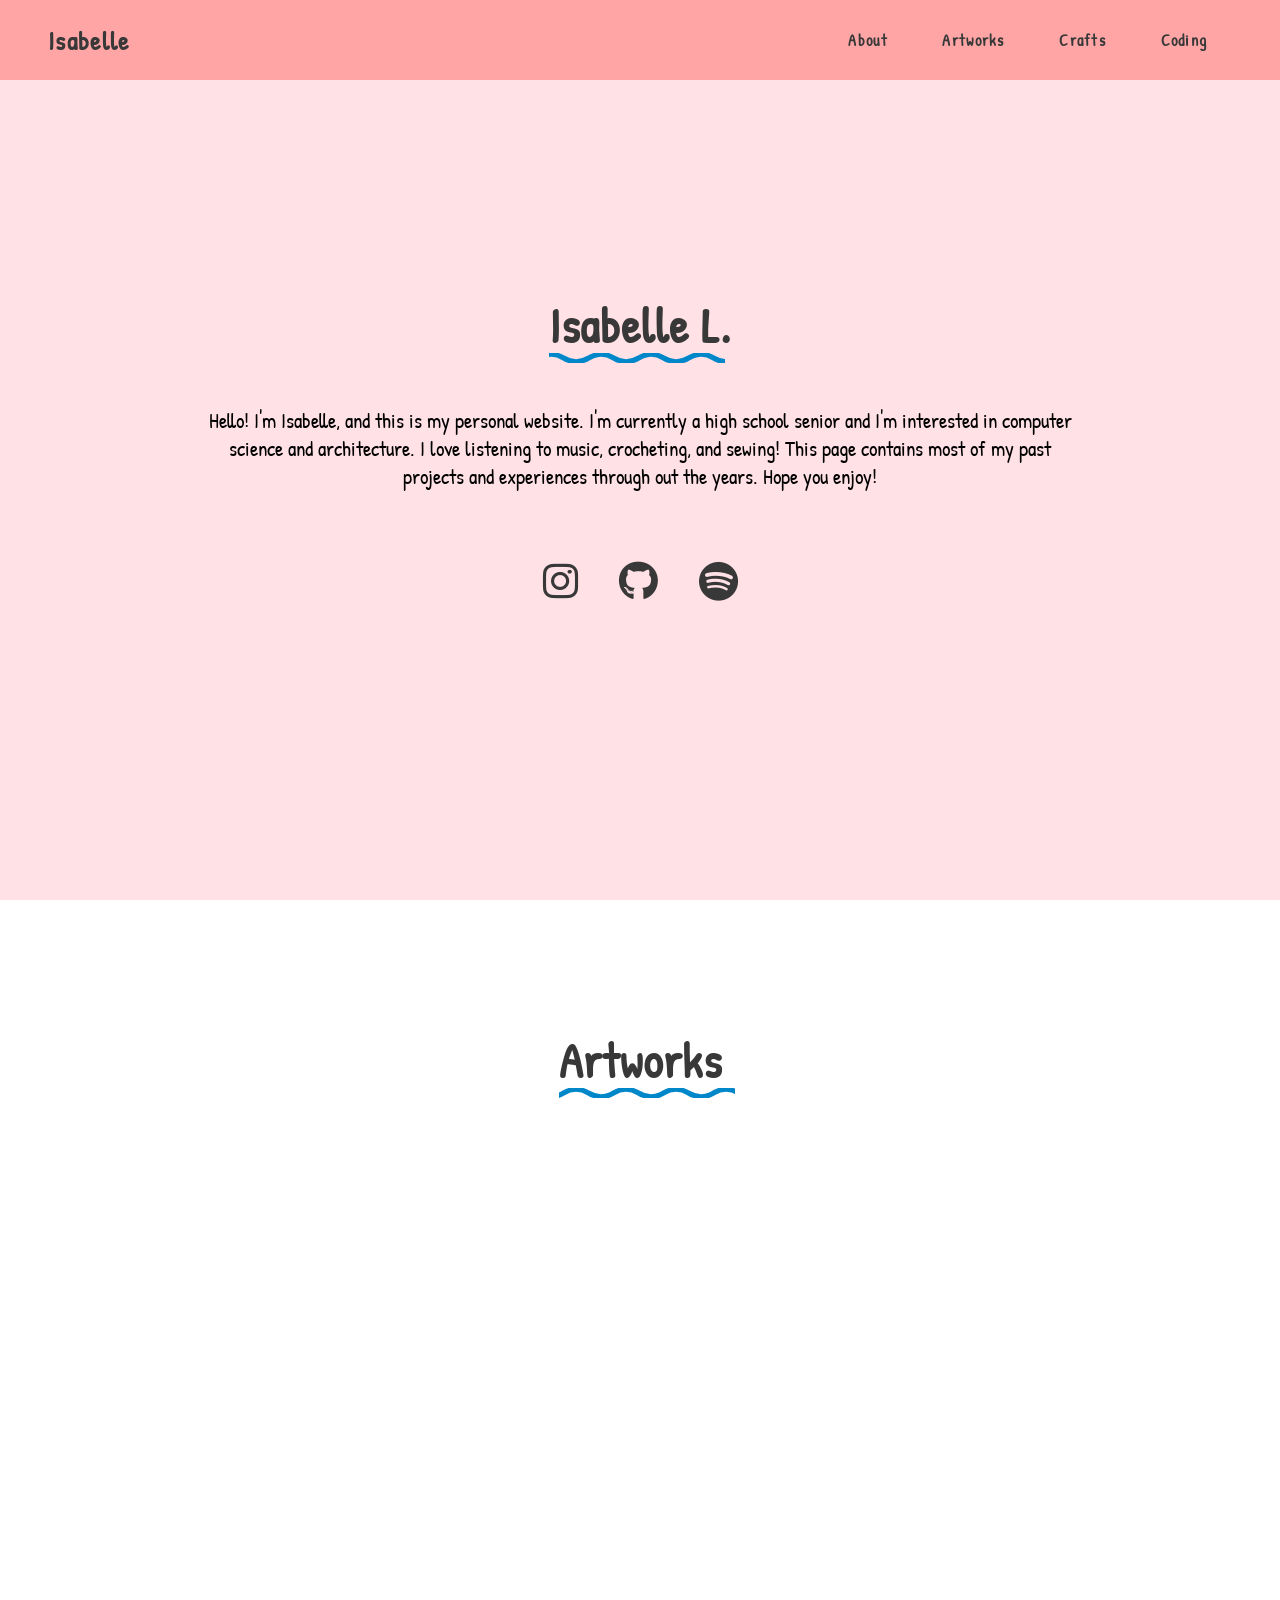
==== index.html @ f4d1c851 "added a sqiggly line under the texts, positoned the textx and icons in the about section, started co" ====
<!DOCTYPE html>
<html lang="en">
  <head>
    <meta charset="UTF-8" />
    <meta name="viewport" content="width=device-width, initial-scale=1.0" />
    <meta http-equiv="X-UA-Compatible" content="ie=edge" />
    <title>Isabelle's portfolio</title>
    <link rel="stylesheet" href="styles.css" />
    <link rel="preconnect" href="https://fonts.googleapis.com">
    <link rel="preconnect" href="https://fonts.gstatic.com" crossorigin>
    <link href="https://fonts.googleapis.com/css2?family=Patrick+Hand&display=swap" rel="stylesheet"> 
    <link rel="icon" type="image" href="images\icon.jpg">
    <link rel="stylesheet" href="https://cdnjs.cloudflare.com/ajax/libs/font-awesome/6.7.1/css/all.min.css">
  </head>
  <body>
    <header>
      <nav>
        <div class="left-side">
          <a href="#about-section">Isabelle</a>
        </div>
        <div class="right-side">
          <a href="#about-section">About</a>
          <a href="#artworks-section">Artworks</a>
          <a href="#crafts-section">Crafts</a>
          <a href="#coding-section">Coding</a>
        </div>
      </nav>
    </header>

    <section id="about-section">
      <h2>Isabelle L.</h2>

      <!-- <div class="vinylrecord">
        <picture>
          <img src="https://images.vexels.com/media/users/3/161025/isolated/preview/90a49120376a8f55bff562729f978258-record-vinyl-note-illustration.png">
        </picture> -->

      </div>
      <div class="bio">
        <p>
          Hello! I'm Isabelle, and this is my personal website. I'm currently a high
          school senior and I'm interested in computer science and architecture. I love
          listening to music, crocheting, and sewing! This page contains most of my past projects
          and experiences through out the years. Hope you enjoy!
        </p>
      </div>
      <div class="social-links">
        <a href="#" target="_blank">
          <i class="fa-brands fa-instagram"></i>
        </a>
        <a href="https://github.com/isaqli" target="_blank">
          <i class="fa-brands fa-github"></i>
        </a>
        <a href="#" target="_blank">
          <i class="fa-brands fa-spotify"></i>
        </a>
      </div>
    </section>

    <div class="divider"></div>

    <!-- Artworks gallery -->
    <section id="artworks-section">

      <h2>Artworks</h2>
      
    </section>
    


    <!--section class="introduction">
      <div class="left-side">
        <h1>Isabelle L.</h1>
        <p>Hello! I'm Isabelle, and this is my personal website. I'm currently a high
          school senior and I'm interested in computer science and architecture. I love
          listening to music, crocheting, and sewing! This page contains most of my past projects
          and experiences through out the years. Hope you enjoy! 
        </p>
        <a href="portfolio.html" class="view-button">View More</a>
      </div>
      <div class="right-side">
        <img src="https://pngimg.com/d/vinyl_PNG18.png">
        <button class="play-button">Play</button>
      </div>
    </section> -->
  </body>
</html>
---- styles.css ----
:root {
    --text-color: rgb(56, 56, 56);
}

* {
    margin: 0;
    padding: 0;
    box-sizing: border-box;
}

html {
    scroll-behavior: smooth;
    scroll-padding-top: 5rem;
}

body {
    font-family: "Patrick Hand", sans-serif;
}

a {
    color: var(--text-color);
    text-decoration: none;
}

nav {
    display: flex;
    justify-content: space-between;
    padding: 0 3rem;
    height: 5rem;
    align-items: center;
    position: fixed;
    width: 100%;
    background-color: rgba(255, 159, 159, 0.9);
    backdrop-filter: blur(5px);
    top: 0;
    z-index: 1000;
    letter-spacing: 1.3px;
}

nav .left-side a {
    color: var(--text-color);
    font-size: 1.6rem;
    font-weight: 700;
}

nav .right-side a {
    color: var(--text-color);
    font-size: 1rem;
    font-weight: 600;
    margin: 0 0.6rem;
    padding: 10px 15px;
    border-radius: 5px;
    transition: background-color 0.3s ease;
}

nav .right-side a:hover {
    color: white;
    background-color: rgb(167, 192, 167);
    /* transition: color 0.3s ease-in-out;*/
} 

section {
    min-height: 80vh;
    display: flex;
    flex-direction: column;
    align-items: center;
    text-align: center;
    padding: 8rem 2rem;
    gap: 2rem;
    box-shadow: 0 4px 6px rgba(0, 0, 0, 0.05);
    background-color: rgb(255, 225, 230);
}

section h2 {
    font-size: 3rem; 
    color: var(--text-color);
    margin-bottom: 1rem;
    letter-spacing: 1px;
    position: relative;
}

/* Sqiggly line under texts */
section h2::after {
    content: '';
    position: absolute;
    width: 176px;
    height: 10px;
    bottom: -5px;
    left: 0;
    background-image: url("data:image/svg+xml;charset=utf8,%3Csvg xmlns='http://www.w3.org/2000/svg' viewBox='0 0 20 4'%3E%3Cstyle type='text/css'%3E.squiggle{animation:shift .3s linear infinite;}@keyframes shift {from {transform:translateX(0);}to {transform:translateX(-15px);}}%3C/style%3E%3Cpath fill='none' stroke='%230087ca' stroke-width='2' class='squiggle' d='M0,3.5 c 5,0,5,-3,10,-3 s 5,3,10,3 c 5,0,5,-3,10,-3 s 5,3,10,3'/%3E%3C/svg%3E");
}

#about-section {
    min-height: 100vh;
    display: flex;
    flex-direction: column;
    justify-content: center;
    align-items: center;
    text-align: center;
}

#about-section .bio {
    margin-bottom: 2rem;
    max-width: 54rem;
    font-size: 1.30rem;
}

#about-section .social-links {
    font-size: 2.5rem;
}

#about-section .social-links a {
    padding: 0;
    margin: 0 1rem;
}

#about-section .social-links i {
    color: var(--text-color);
    font-weight: 500;
}

#about-section .social-links a:hover i {
    color:rgb(167, 192, 167);
    transition: transform 0.3s, color 0.3s;
}
/* #about-section .vinylrecord {
    width: 20rem;
    height: 20rem;
} */

/* #about-section .vinylrecord img{
    width: 100%;
    height: 100%;
} */

/* Artworks Section */
#artworks-section {
    min-height: 100vh;
    width: 100%;
    margin: auto;
    background-color: white;
}
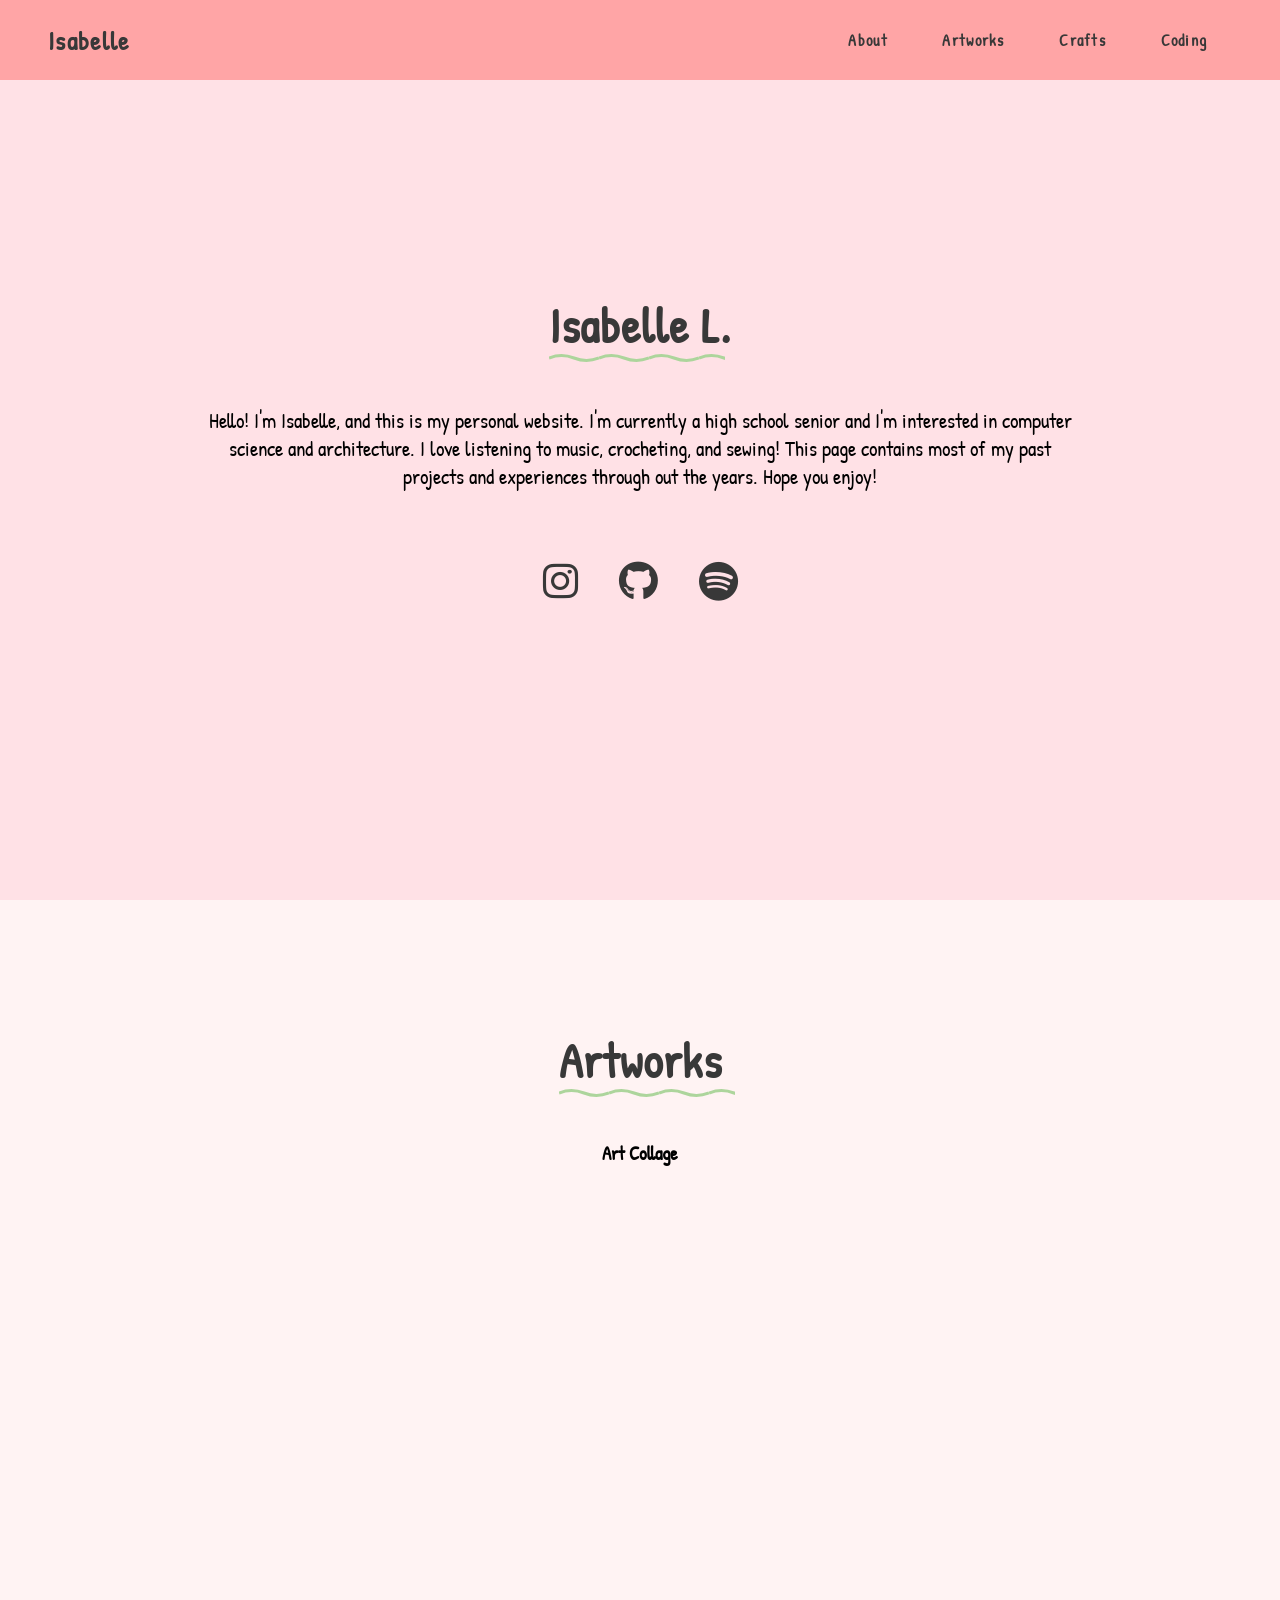
==== commit 0aa00989: "tried to animate the sqiggly line" ====
--- a/index.html
+++ b/index.html
@@ -59,11 +59,22 @@
 
     <div class="divider"></div>
 
-    <!-- Artworks gallery -->
     <section id="artworks-section">
 
       <h2>Artworks</h2>
-      
+      <!-- Artworks gallery -->
+      <div class="gallery-section">
+        <h3>Art Collage</h3>
+        <div class="gallery">
+          <img src="" alt="">
+          <img src="" alt="">
+          <img src="" alt="">
+          <img src="" alt="">
+          <img src="" alt="">
+          <img src="" alt="">
+        </div>
+      </div>
+
     </section>
     
 
--- a/styles.css
+++ b/styles.css
@@ -67,7 +67,7 @@
     text-align: center;
     padding: 8rem 2rem;
     gap: 2rem;
-    box-shadow: 0 4px 6px rgba(0, 0, 0, 0.05);
+    box-shadow: 0 4px 6px rgba(0, 0, 0, 0.05); 
     background-color: rgb(255, 225, 230);
 }
 
@@ -87,8 +87,18 @@
     height: 10px;
     bottom: -5px;
     left: 0;
-    background-image: url("data:image/svg+xml;charset=utf8,%3Csvg xmlns='http://www.w3.org/2000/svg' viewBox='0 0 20 4'%3E%3Cstyle type='text/css'%3E.squiggle{animation:shift .3s linear infinite;}@keyframes shift {from {transform:translateX(0);}to {transform:translateX(-15px);}}%3C/style%3E%3Cpath fill='none' stroke='%230087ca' stroke-width='2' class='squiggle' d='M0,3.5 c 5,0,5,-3,10,-3 s 5,3,10,3 c 5,0,5,-3,10,-3 s 5,3,10,3'/%3E%3C/svg%3E");
+    /*background-image: url("data:image/svg+xml;charset=utf8,%3Csvg xmlns='http://www.w3.org/2000/svg' viewBox='0 0 20 4'%3E%3Cstyle type='text/css'%3E.squiggle{animation:shift .3s linear infinite;}@keyframes shift {from {transform:translateX(0);}to {transform:translateX(-15px);}}%3C/style%3E%3Cpath fill='none' stroke='%230087ca' stroke-width='2' class='squiggle' d='M0,3.5 c 5,0,5,-3,10,-3 s 5,3,10,3 c 5,0,5,-3,10,-3 s 5,3,10,3'/%3E%3C/svg%3E");*/
+    background-image: url("data:image/svg+xml,%3Csvg xmlns='http://www.w3.org/2000/svg' viewBox='0 0 50 10'%3E%3Cpath d='M0,5 Q12.5,0 25,5 T50,5' stroke='%23add59c' stroke-width='3' fill='none'/%3E%3C/svg%3E"); 
+    background-repeat: repeat-x;
 }
+
+/* secton h2:hover::after {
+    background-image: url("data:image/svg+xml;charset=utf8,%3Csvg xmlns='http://www.w3.org/2000/svg' viewBox='0 0 20 4'%3E%3Cstyle type='text/css'%3E.squiggle{animation:shift .3s linear infinite;}@keyframes shift {from {transform:translateX(0);}to {transform:translateX(-15px);}}%3C/style%3E%3Cpath fill='none' stroke='%230087ca' stroke-width='2' class='squiggle' d='M0,3.5 c 5,0,5,-3,10,-3 s 5,3,10,3 c 5,0,5,-3,10,-3 s 5,3,10,3'/%3E%3C/svg%3E"); 
+    background-repeat: repeat-x;
+    transition: background-image 0.3s ease;
+} */
+
+
 
 #about-section {
     min-height: 100vh;
@@ -138,5 +148,5 @@
     min-height: 100vh;
     width: 100%;
     margin: auto;
-    background-color: white;
+    background-color: rgb(255, 243, 243);
 }
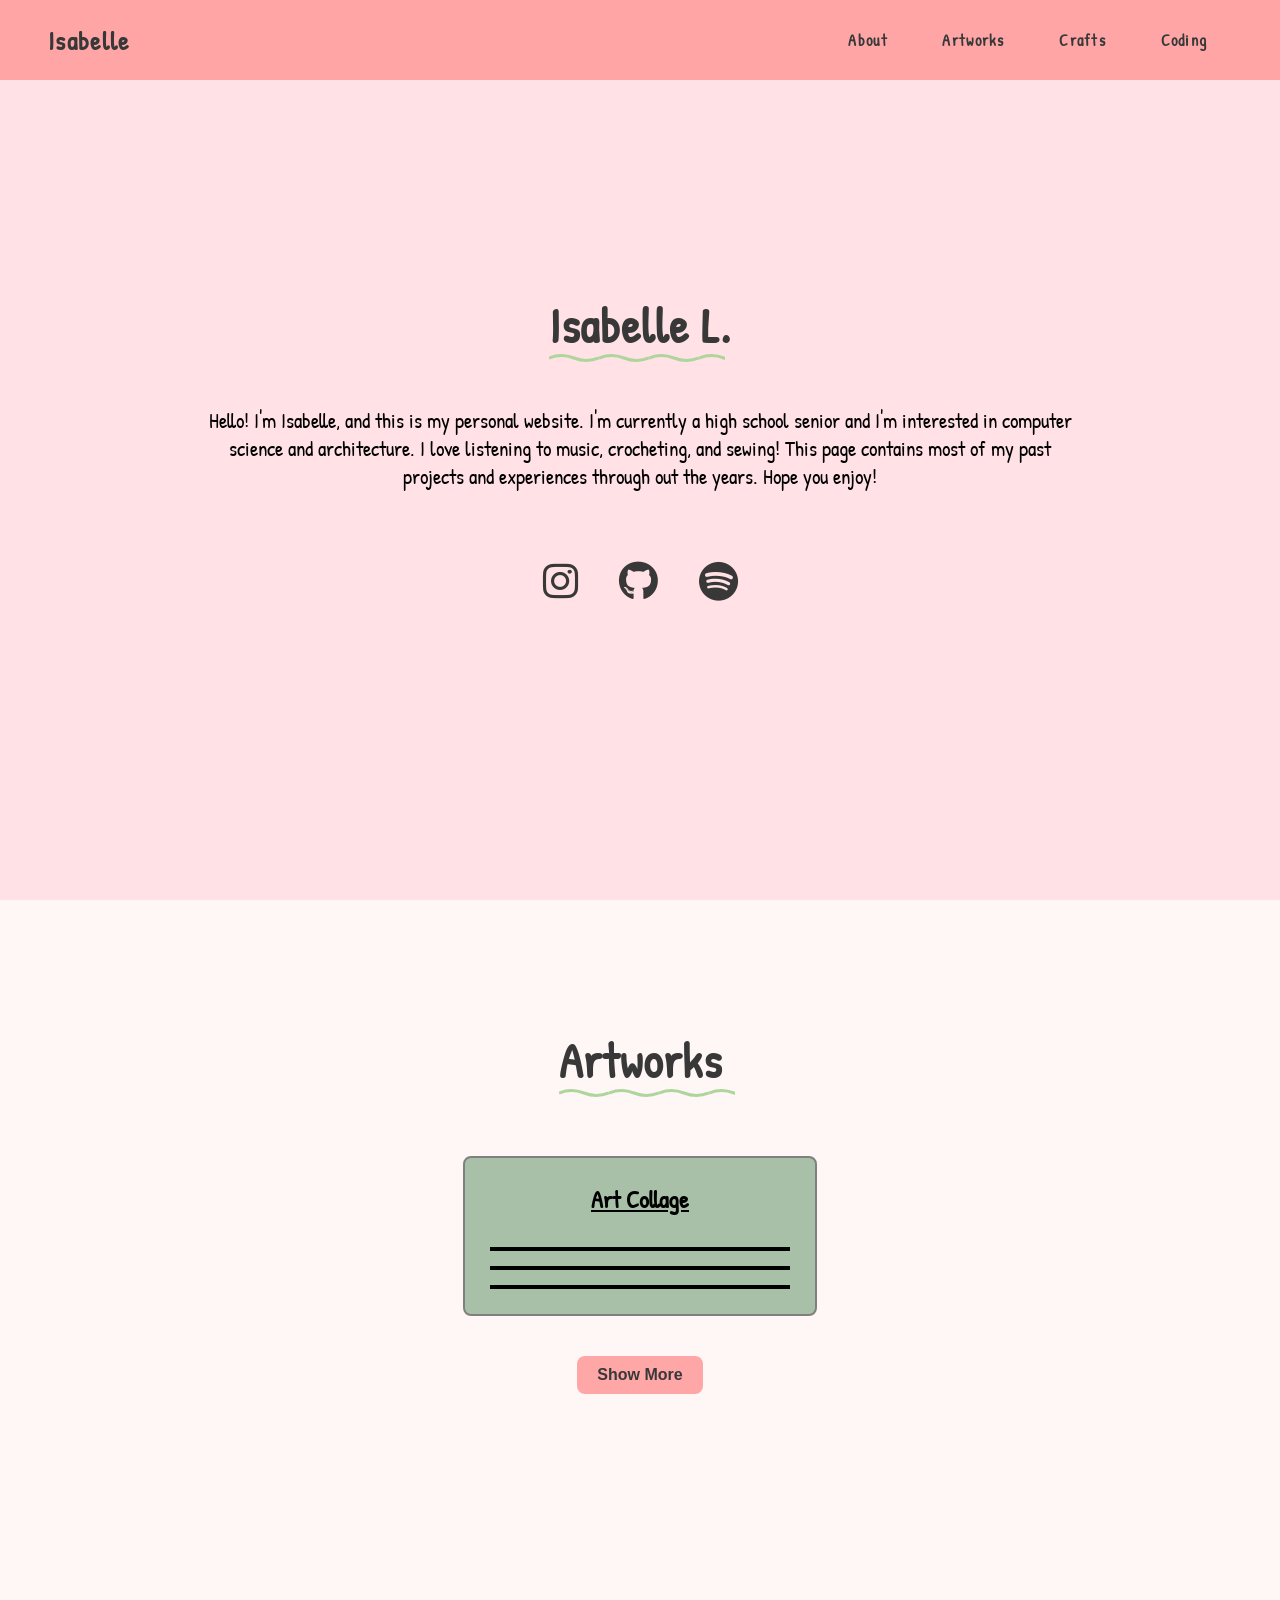
==== commit 6205e4a1: "coded a button that when clicked on, the collage section expands to show more images" ====
--- a/index.html
+++ b/index.html
@@ -6,6 +6,7 @@
     <meta http-equiv="X-UA-Compatible" content="ie=edge" />
     <title>Isabelle's portfolio</title>
     <link rel="stylesheet" href="styles.css" />
+    <script src="script.js"></script>
     <link rel="preconnect" href="https://fonts.googleapis.com">
     <link rel="preconnect" href="https://fonts.gstatic.com" crossorigin>
     <link href="https://fonts.googleapis.com/css2?family=Patrick+Hand&display=swap" rel="stylesheet"> 
@@ -48,7 +49,7 @@
         <a href="#" target="_blank">
           <i class="fa-brands fa-instagram"></i>
         </a>
-        <a href="https://github.com/isaqli" target="_blank">
+        <a href="#" target="_blank">
           <i class="fa-brands fa-github"></i>
         </a>
         <a href="#" target="_blank">
@@ -63,18 +64,21 @@
 
       <h2>Artworks</h2>
       <!-- Artworks gallery -->
-      <div class="gallery-section">
+      <div class="collage-divider">
         <h3>Art Collage</h3>
-        <div class="gallery">
-          <img src="" alt="">
-          <img src="" alt="">
-          <img src="" alt="">
-          <img src="" alt="">
-          <img src="" alt="">
-          <img src="" alt="">
+        <div class="collage">
+          <img src="https://plus.unsplash.com/premium_photo-1689530775582-83b8abdb5020?ixlib=rb-4.1.0&ixid=M3wxMjA3fDB8MHxzZWFyY2h8MXx8cmFuZG9tJTIwcGVyc29ufGVufDB8fDB8fHww&fm=jpg&q=60&w=3000" alt="">
+          <img src="https://plus.unsplash.com/premium_photo-1689530775582-83b8abdb5020?ixlib=rb-4.1.0&ixid=M3wxMjA3fDB8MHxzZWFyY2h8MXx8cmFuZG9tJTIwcGVyc29ufGVufDB8fDB8fHww&fm=jpg&q=60&w=3000" alt="">
+          <img src="https://plus.unsplash.com/premium_photo-1689530775582-83b8abdb5020?ixlib=rb-4.1.0&ixid=M3wxMjA3fDB8MHxzZWFyY2h8MXx8cmFuZG9tJTIwcGVyc29ufGVufDB8fDB8fHww&fm=jpg&q=60&w=3000" alt="">
+          
+          <!-- Hidden artworks -->
+          <img src="https://plus.unsplash.com/premium_photo-1689530775582-83b8abdb5020?ixlib=rb-4.1.0&ixid=M3wxMjA3fDB8MHxzZWFyY2h8MXx8cmFuZG9tJTIwcGVyc29ufGVufDB8fDB8fHww&fm=jpg&q=60&w=3000" alt="" class="hidden">
+          <img src="https://plus.unsplash.com/premium_photo-1689530775582-83b8abdb5020?ixlib=rb-4.1.0&ixid=M3wxMjA3fDB8MHxzZWFyY2h8MXx8cmFuZG9tJTIwcGVyc29ufGVufDB8fDB8fHww&fm=jpg&q=60&w=3000" alt="" class="hidden">
+          <img src="https://plus.unsplash.com/premium_photo-1689530775582-83b8abdb5020?ixlib=rb-4.1.0&ixid=M3wxMjA3fDB8MHxzZWFyY2h8MXx8cmFuZG9tJTIwcGVyc29ufGVufDB8fDB8fHww&fm=jpg&q=60&w=3000" alt="" class="hidden">
         </div>
       </div>
-
+      <!-- click button to show more artworks -->
+      <button class="expand-btn" id="expandBtn">Show More</button>
     </section>
     
 
--- a/styles.css
+++ b/styles.css
@@ -1,5 +1,7 @@
 :root {
     --text-color: rgb(56, 56, 56);
+    --light-pink: rgb(255, 225, 230);
+    --light-green: rgb(167, 192, 167);
 }
 
 * {
@@ -55,7 +57,7 @@
 
 nav .right-side a:hover {
     color: white;
-    background-color: rgb(167, 192, 167);
+    background-color: var(--light-green);
     /* transition: color 0.3s ease-in-out;*/
 } 
 
@@ -68,7 +70,7 @@
     padding: 8rem 2rem;
     gap: 2rem;
     box-shadow: 0 4px 6px rgba(0, 0, 0, 0.05); 
-    background-color: rgb(255, 225, 230);
+    background-color: var(--light-pink);
 }
 
 section h2 {
@@ -98,8 +100,6 @@
     transition: background-image 0.3s ease;
 } */
 
-
-
 #about-section {
     min-height: 100vh;
     display: flex;
@@ -148,5 +148,62 @@
     min-height: 100vh;
     width: 100%;
     margin: auto;
-    background-color: rgb(255, 243, 243);
-}
+    background-color: rgb(255, 246, 246);
+    gap: 2rem;
+}
+
+#artworks-section h3{
+    margin-bottom: 2rem;
+    font-size: 1.5rem;
+    text-decoration: underline;
+}
+
+.collage-divider {
+    background-color: var(--light-green);
+    padding: 25px;
+    border-radius: 8px;
+    border: 2px solid gray;
+    margin-top: 15px;
+}
+
+.collage img {
+    width: 100%;
+    height: auto;
+    object-fit: cover;
+    border: 2px solid black;
+    transition: transform 0.3s ease;
+} 
+
+.collage img:hover {
+    transform: scale(1.05);
+}
+
+.collage {
+    display: grid;
+    grid-template-columns: repeat(auto-fill, minmax(300px, 1fr));
+    gap: 15px;
+    align-items: start;
+}
+
+.hidden {
+    display: none; /* Initially hides the the artworks */
+}
+
+.expand-btn {
+    background-color: rgba(255, 159, 159, 0.9);
+    color: var(--text-color);
+    border: none;
+    padding: 10px 20px;
+    font-size: 16px;
+    border-radius: 8px;
+    cursor: pointer;
+    margin-top: 8px;
+    font-weight: bold;
+}
+
+.expand-btn:hover {
+    background-color: var(--light-green);
+    color: white;
+}
+
+
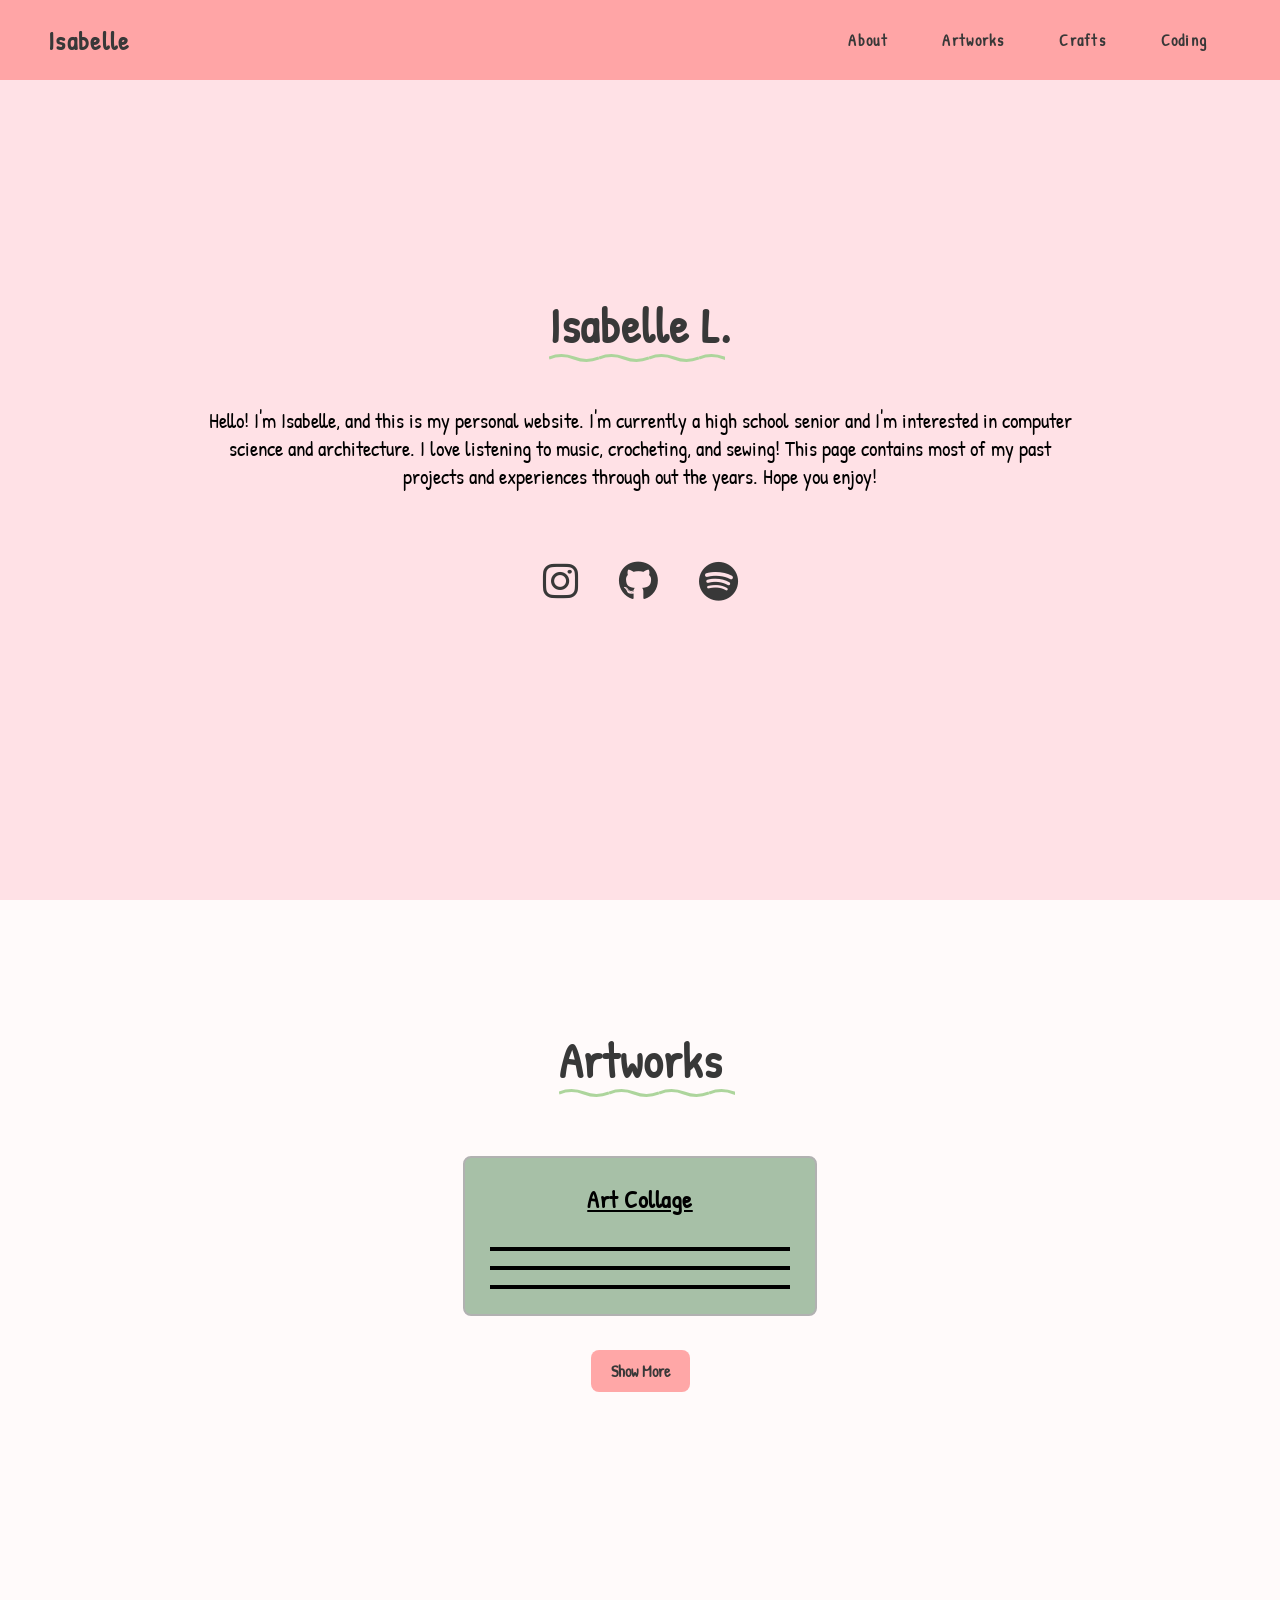
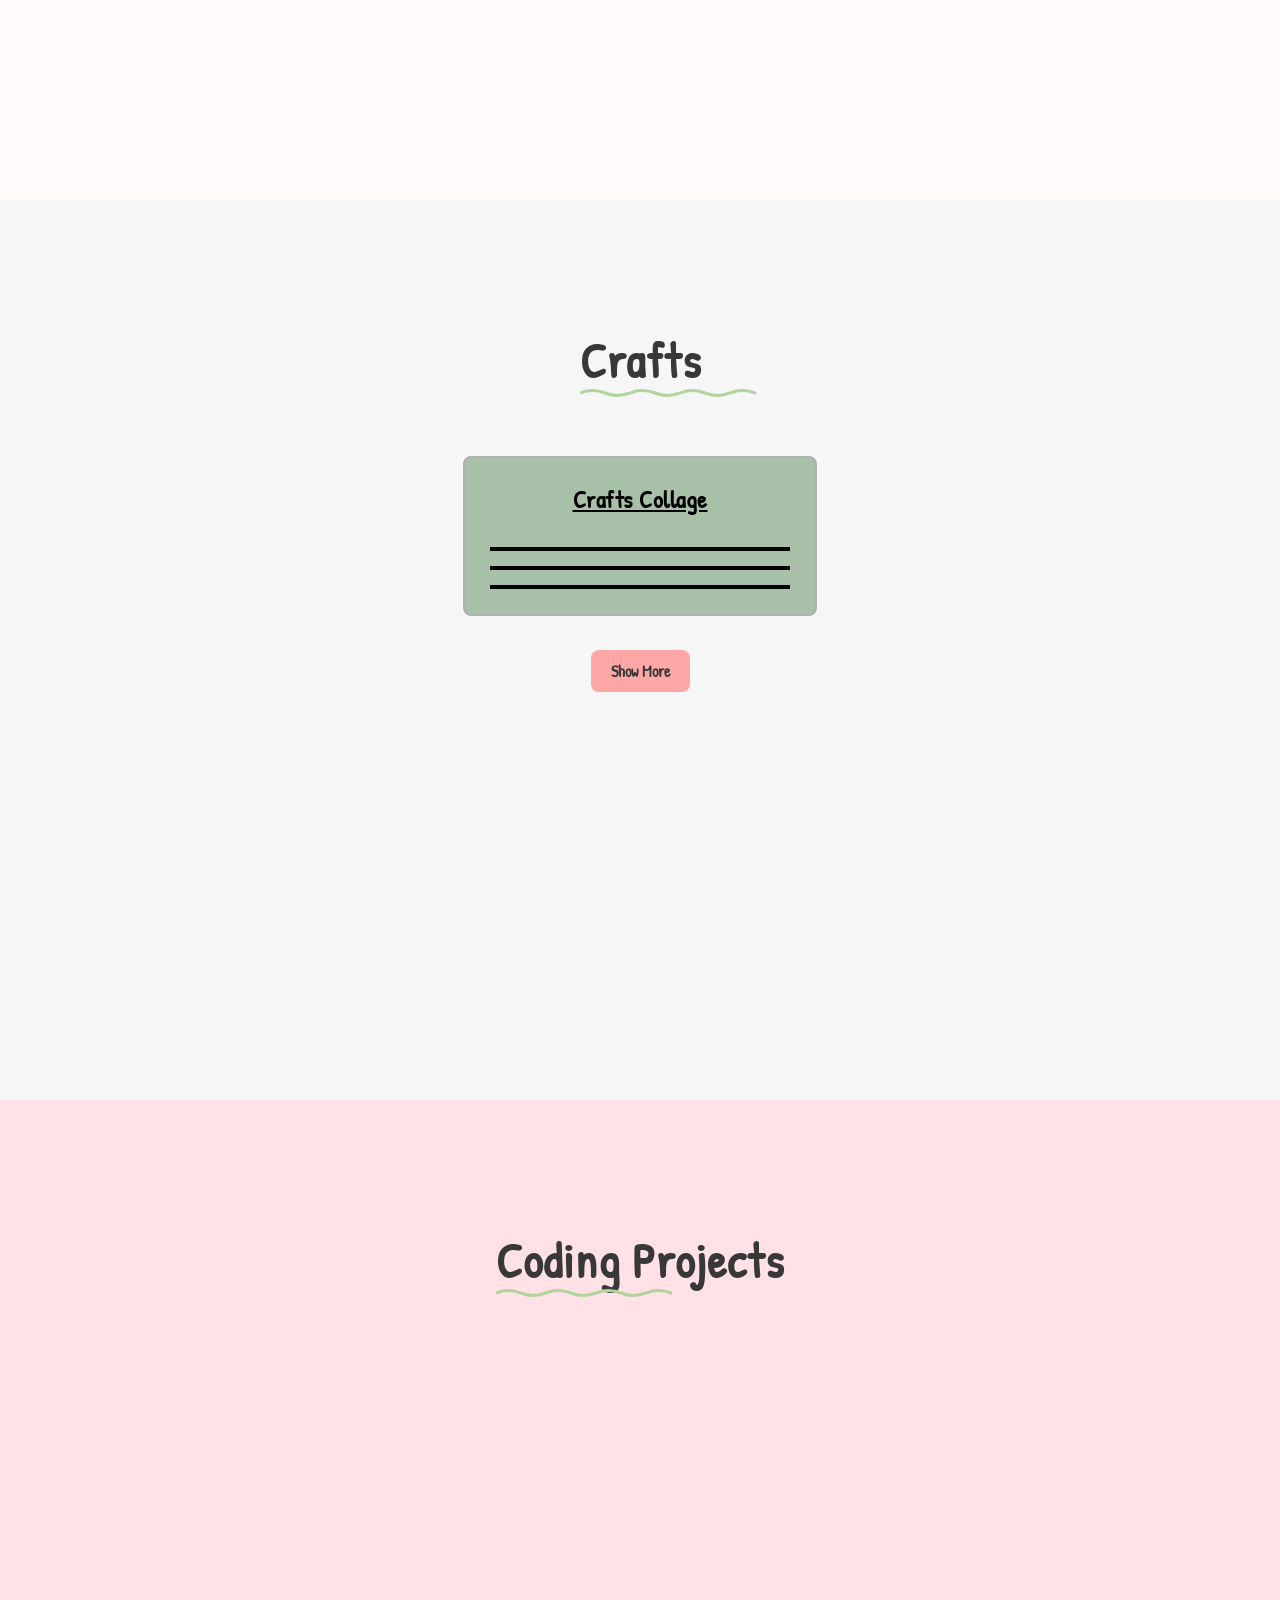
==== commit 1f98f86d: "fixed my javascript code on the buttons" ====
--- a/index.html
+++ b/index.html
@@ -6,7 +6,6 @@
     <meta http-equiv="X-UA-Compatible" content="ie=edge" />
     <title>Isabelle's portfolio</title>
     <link rel="stylesheet" href="styles.css" />
-    <script src="script.js"></script>
     <link rel="preconnect" href="https://fonts.googleapis.com">
     <link rel="preconnect" href="https://fonts.gstatic.com" crossorigin>
     <link href="https://fonts.googleapis.com/css2?family=Patrick+Hand&display=swap" rel="stylesheet"> 
@@ -78,9 +77,33 @@
         </div>
       </div>
       <!-- click button to show more artworks -->
-      <button class="expand-btn" id="expandBtn">Show More</button>
+      <button class="expand-btn" id="expandBtn1">Show More</button>
+    </section>
+
+    <section id="crafts-section">
+
+      <h2>Crafts</h2>
+      <!-- Crafts gallery -->
+      <div class="collage-divider">
+        <h3>Crafts Collage</h3>
+        <div class="collage">
+          <img src="https://plus.unsplash.com/premium_photo-1689530775582-83b8abdb5020?ixlib=rb-4.1.0&ixid=M3wxMjA3fDB8MHxzZWFyY2h8MXx8cmFuZG9tJTIwcGVyc29ufGVufDB8fDB8fHww&fm=jpg&q=60&w=3000" alt="">
+          <img src="https://plus.unsplash.com/premium_photo-1689530775582-83b8abdb5020?ixlib=rb-4.1.0&ixid=M3wxMjA3fDB8MHxzZWFyY2h8MXx8cmFuZG9tJTIwcGVyc29ufGVufDB8fDB8fHww&fm=jpg&q=60&w=3000" alt="">
+          <img src="https://plus.unsplash.com/premium_photo-1689530775582-83b8abdb5020?ixlib=rb-4.1.0&ixid=M3wxMjA3fDB8MHxzZWFyY2h8MXx8cmFuZG9tJTIwcGVyc29ufGVufDB8fDB8fHww&fm=jpg&q=60&w=3000" alt="">
+          
+          <!-- Hidden images -->
+          <img src="https://plus.unsplash.com/premium_photo-1689530775582-83b8abdb5020?ixlib=rb-4.1.0&ixid=M3wxMjA3fDB8MHxzZWFyY2h8MXx8cmFuZG9tJTIwcGVyc29ufGVufDB8fDB8fHww&fm=jpg&q=60&w=3000" alt="" class="hidden">
+          <img src="https://plus.unsplash.com/premium_photo-1689530775582-83b8abdb5020?ixlib=rb-4.1.0&ixid=M3wxMjA3fDB8MHxzZWFyY2h8MXx8cmFuZG9tJTIwcGVyc29ufGVufDB8fDB8fHww&fm=jpg&q=60&w=3000" alt="" class="hidden">
+          <img src="https://plus.unsplash.com/premium_photo-1689530775582-83b8abdb5020?ixlib=rb-4.1.0&ixid=M3wxMjA3fDB8MHxzZWFyY2h8MXx8cmFuZG9tJTIwcGVyc29ufGVufDB8fDB8fHww&fm=jpg&q=60&w=3000" alt="" class="hidden">
+        </div>
+      </div>
+      <!-- click button to show more artworks -->
+      <button class="expand-btn" id="expandBtn2">Show More</button>
     </section>
     
+    <section id="coding-section">
+      <h2>Coding Projects</h2>
+    </section>
 
 
     <!--section class="introduction">
@@ -98,5 +121,6 @@
         <button class="play-button">Play</button>
       </div>
     </section> -->
+    <script src="script.js"></script>
   </body>
 </html>
--- a/styles.css
+++ b/styles.css
@@ -89,7 +89,6 @@
     height: 10px;
     bottom: -5px;
     left: 0;
-    /*background-image: url("data:image/svg+xml;charset=utf8,%3Csvg xmlns='http://www.w3.org/2000/svg' viewBox='0 0 20 4'%3E%3Cstyle type='text/css'%3E.squiggle{animation:shift .3s linear infinite;}@keyframes shift {from {transform:translateX(0);}to {transform:translateX(-15px);}}%3C/style%3E%3Cpath fill='none' stroke='%230087ca' stroke-width='2' class='squiggle' d='M0,3.5 c 5,0,5,-3,10,-3 s 5,3,10,3 c 5,0,5,-3,10,-3 s 5,3,10,3'/%3E%3C/svg%3E");*/
     background-image: url("data:image/svg+xml,%3Csvg xmlns='http://www.w3.org/2000/svg' viewBox='0 0 50 10'%3E%3Cpath d='M0,5 Q12.5,0 25,5 T50,5' stroke='%23add59c' stroke-width='3' fill='none'/%3E%3C/svg%3E"); 
     background-repeat: repeat-x;
 }
@@ -133,36 +132,29 @@
     color:rgb(167, 192, 167);
     transition: transform 0.3s, color 0.3s;
 }
-/* #about-section .vinylrecord {
-    width: 20rem;
-    height: 20rem;
-} */
-
-/* #about-section .vinylrecord img{
-    width: 100%;
-    height: 100%;
-} */
 
 /* Artworks Section */
-#artworks-section {
+#artworks-section, #crafts-section {
     min-height: 100vh;
     width: 100%;
     margin: auto;
-    background-color: rgb(255, 246, 246);
+    background-color: rgb(255, 250, 250);
     gap: 2rem;
 }
 
-#artworks-section h3{
+#artworks-section h3, #crafts-section h3{
     margin-bottom: 2rem;
     font-size: 1.5rem;
     text-decoration: underline;
+    letter-spacing: 0.5px;
 }
 
 .collage-divider {
+    max-width: 1250px;
     background-color: var(--light-green);
     padding: 25px;
     border-radius: 8px;
-    border: 2px solid gray;
+    border: 2px solid rgb(177, 177, 177);
     margin-top: 15px;
 }
 
@@ -192,12 +184,13 @@
 .expand-btn {
     background-color: rgba(255, 159, 159, 0.9);
     color: var(--text-color);
+    font-family: "Patrick Hand", sans-serif;
     border: none;
     padding: 10px 20px;
     font-size: 16px;
     border-radius: 8px;
     cursor: pointer;
-    margin-top: 8px;
+    margin-top: 2px;
     font-weight: bold;
 }
 
@@ -206,4 +199,8 @@
     color: white;
 }
 
-
+#crafts-section {
+    background-color: #f6f6f6;
+}
+
+
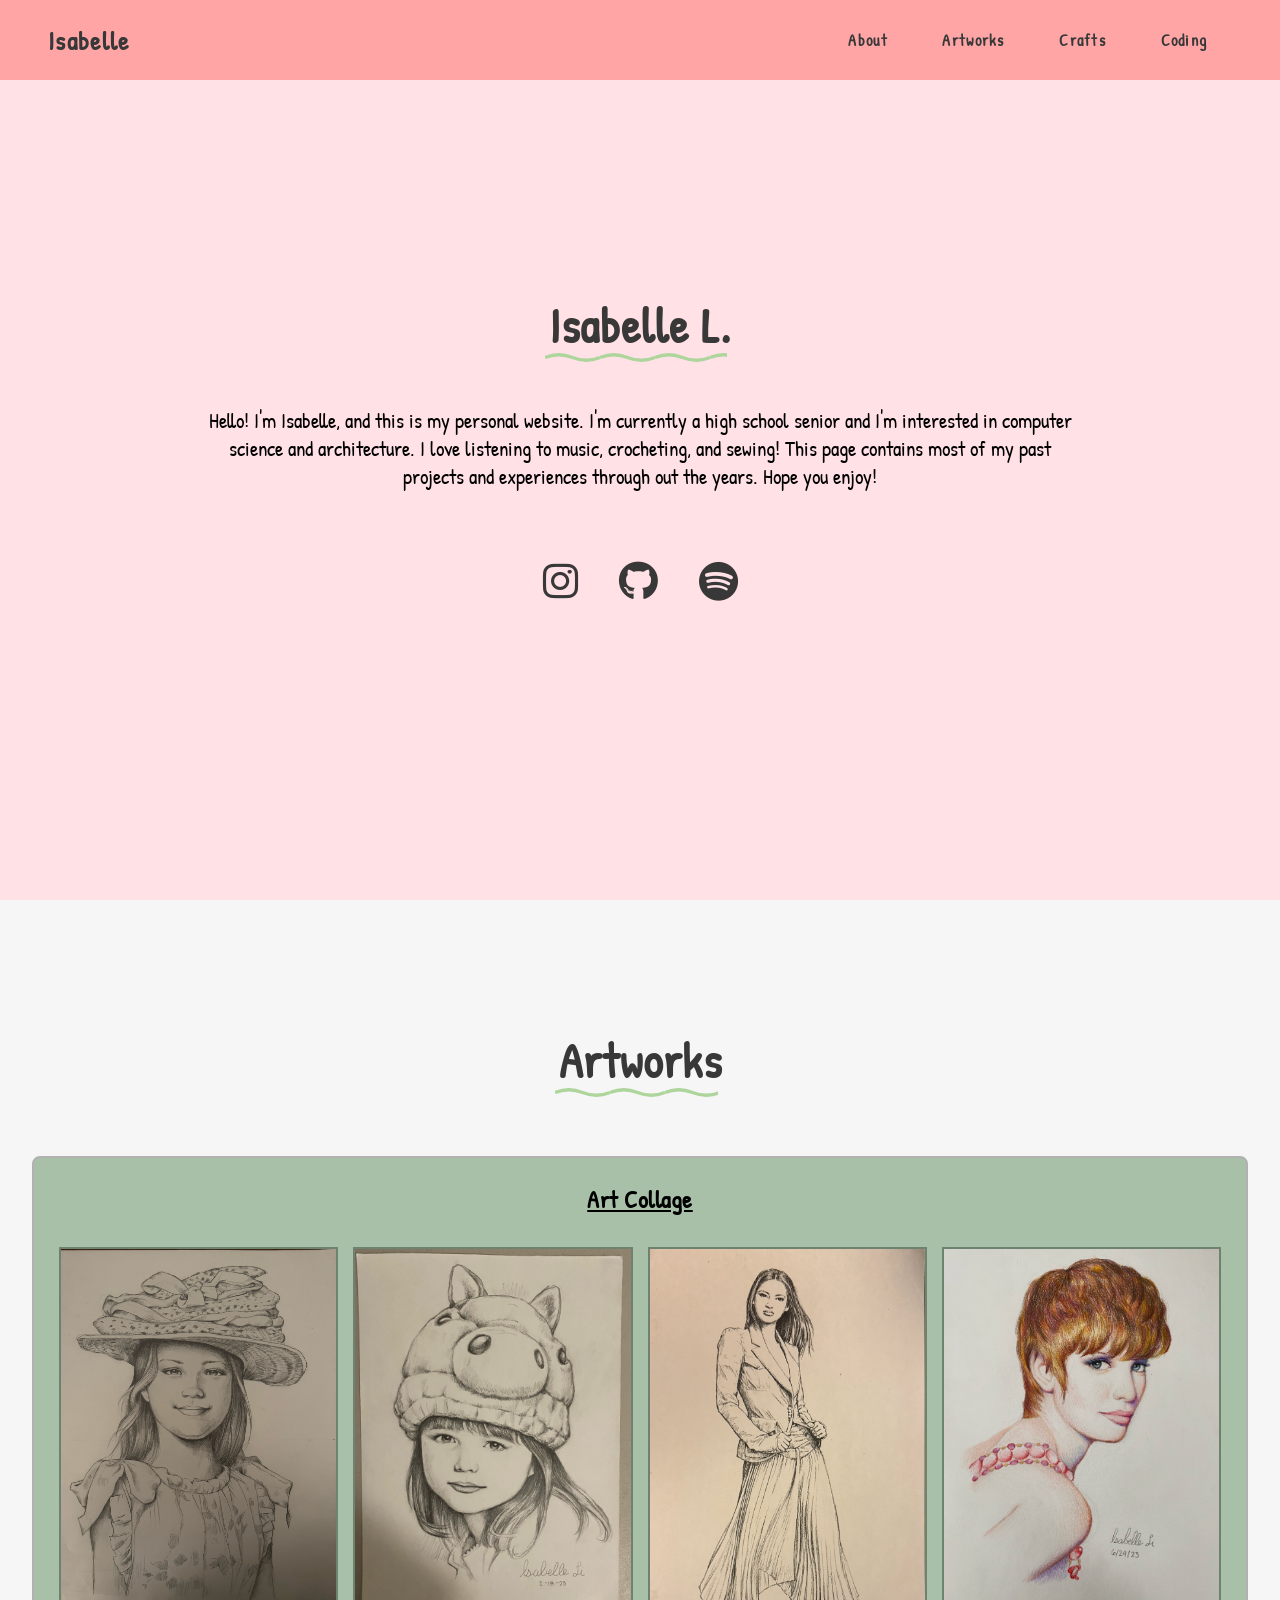
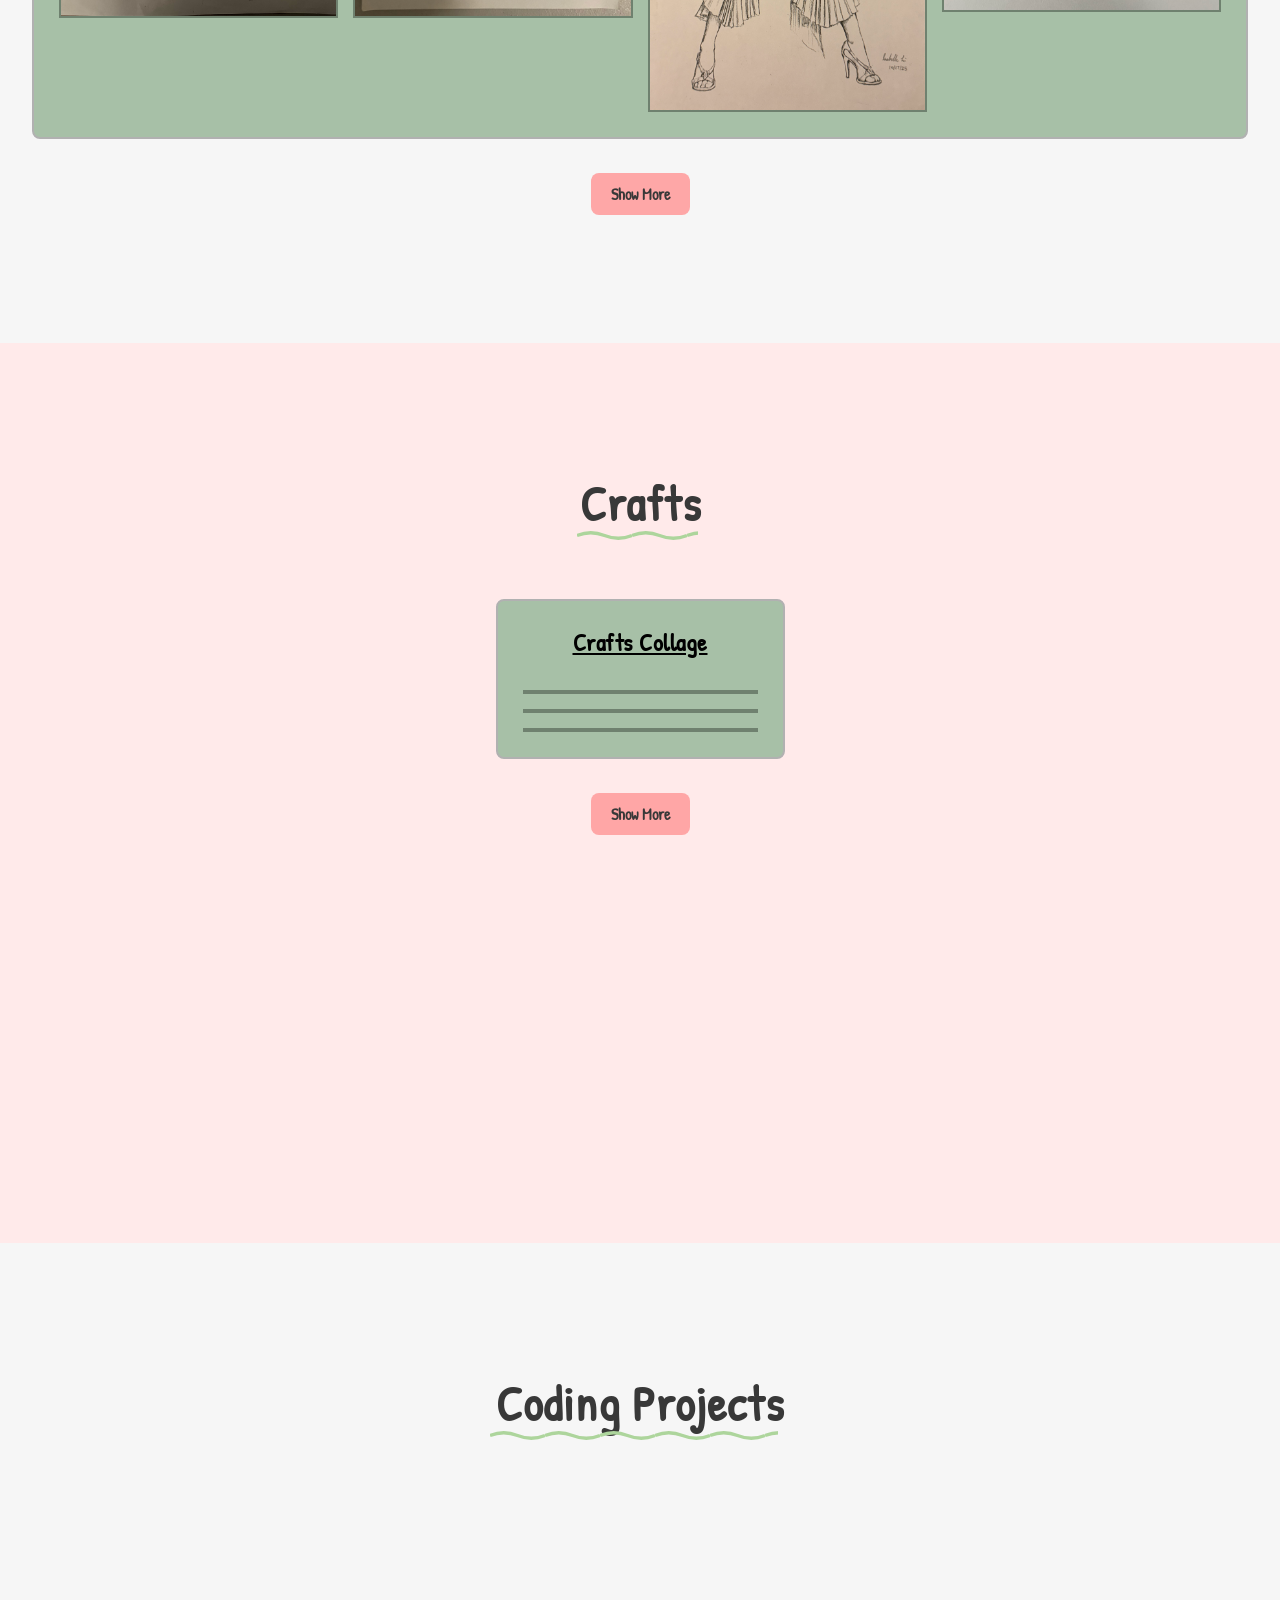
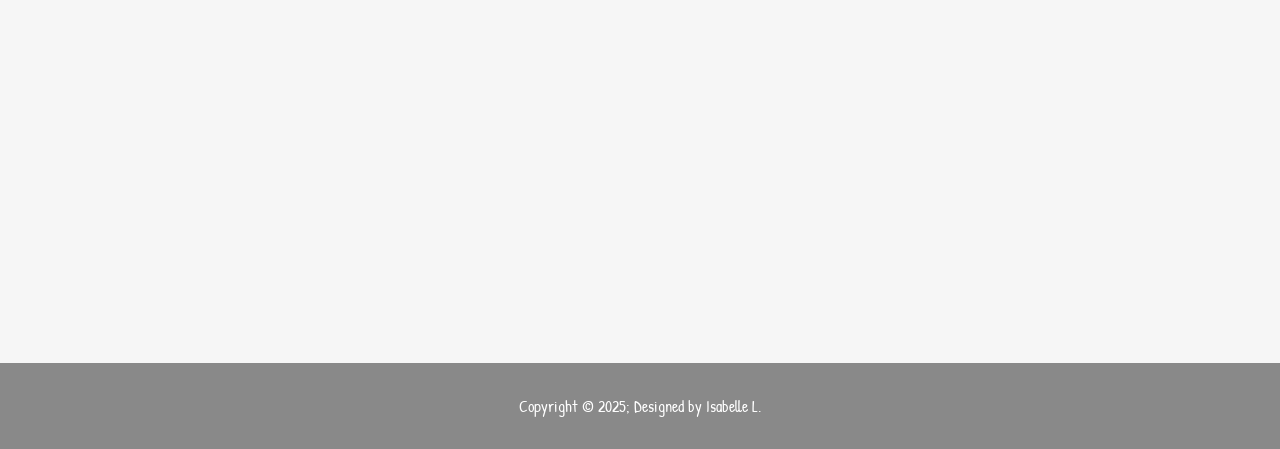
==== commit 36fca481: "uploaded artwork images" ====
--- a/index.html
+++ b/index.html
@@ -66,14 +66,26 @@
       <div class="collage-divider">
         <h3>Art Collage</h3>
         <div class="collage">
-          <img src="https://plus.unsplash.com/premium_photo-1689530775582-83b8abdb5020?ixlib=rb-4.1.0&ixid=M3wxMjA3fDB8MHxzZWFyY2h8MXx8cmFuZG9tJTIwcGVyc29ufGVufDB8fDB8fHww&fm=jpg&q=60&w=3000" alt="">
-          <img src="https://plus.unsplash.com/premium_photo-1689530775582-83b8abdb5020?ixlib=rb-4.1.0&ixid=M3wxMjA3fDB8MHxzZWFyY2h8MXx8cmFuZG9tJTIwcGVyc29ufGVufDB8fDB8fHww&fm=jpg&q=60&w=3000" alt="">
-          <img src="https://plus.unsplash.com/premium_photo-1689530775582-83b8abdb5020?ixlib=rb-4.1.0&ixid=M3wxMjA3fDB8MHxzZWFyY2h8MXx8cmFuZG9tJTIwcGVyc29ufGVufDB8fDB8fHww&fm=jpg&q=60&w=3000" alt="">
-          
+          <img src="artworkimages/drawing1.png" alt="drawing of a little girl with a large hat">
+          <img src="artworkimages/drawing4.png" alt="drawing of a little girl with a cow beanie">
+          <img src="artworkimages/drawing3.png" alt="fashion woman">
+          <img src="artworkimages/drawing2.png" alt="woman color pencil">
           <!-- Hidden artworks -->
-          <img src="https://plus.unsplash.com/premium_photo-1689530775582-83b8abdb5020?ixlib=rb-4.1.0&ixid=M3wxMjA3fDB8MHxzZWFyY2h8MXx8cmFuZG9tJTIwcGVyc29ufGVufDB8fDB8fHww&fm=jpg&q=60&w=3000" alt="" class="hidden">
-          <img src="https://plus.unsplash.com/premium_photo-1689530775582-83b8abdb5020?ixlib=rb-4.1.0&ixid=M3wxMjA3fDB8MHxzZWFyY2h8MXx8cmFuZG9tJTIwcGVyc29ufGVufDB8fDB8fHww&fm=jpg&q=60&w=3000" alt="" class="hidden">
-          <img src="https://plus.unsplash.com/premium_photo-1689530775582-83b8abdb5020?ixlib=rb-4.1.0&ixid=M3wxMjA3fDB8MHxzZWFyY2h8MXx8cmFuZG9tJTIwcGVyc29ufGVufDB8fDB8fHww&fm=jpg&q=60&w=3000" alt="" class="hidden">
+          <img src="artworkimages/drawing5.png" alt="" class="hidden">
+          <img src="artworkimages/drawing6.png" alt="" class="hidden">
+          <img src="artworkimages/drawing7.png" alt="" class="hidden">
+          <img src="artworkimages/drawing8.jpg" alt="" class="hidden">
+          <img src="artworkimages/drawing9.jpg" alt="" class="hidden">
+          <img src="artworkimages/drawing10.png" alt="" class="hidden">
+          <img src="artworkimages/drawing11.png" alt="" class="hidden">
+          <img src="artworkimages/drawing13.png" alt="" class="hidden">
+          <img src="artworkimages/drawing12.png" alt="" class="hidden">
+          <img src="artworkimages/drawing14.png" alt="" class="hidden">
+          <img src="artworkimages/drawing15.png" alt="" class="hidden">
+          <img src="artworkimages/drawing16.png" alt="" class="hidden">
+          <img src="artworkimages/drawing17.png" alt="" class="hidden">
+          <img src="artworkimages/drawing18.jpg" alt="" class="hidden">
+          <img src="artworkimages/drawing19.png" alt="" class="hidden">
         </div>
       </div>
       <!-- click button to show more artworks -->
@@ -103,8 +115,13 @@
     
     <section id="coding-section">
       <h2>Coding Projects</h2>
+
+
     </section>
 
+    <footer>
+      <p>Copyright &copy; 2025; Designed by <span class="designer">Isabelle L.</span></p>
+    </footer>
 
     <!--section class="introduction">
       <div class="left-side">
--- a/styles.css
+++ b/styles.css
@@ -74,6 +74,7 @@
 }
 
 section h2 {
+    text-align: center;
     font-size: 3rem; 
     color: var(--text-color);
     margin-bottom: 1rem;
@@ -85,10 +86,10 @@
 section h2::after {
     content: '';
     position: absolute;
-    width: 176px;
-    height: 10px;
+    width: 100%;
+    height: 11px;
     bottom: -5px;
-    left: 0;
+    left: -2%;
     background-image: url("data:image/svg+xml,%3Csvg xmlns='http://www.w3.org/2000/svg' viewBox='0 0 50 10'%3E%3Cpath d='M0,5 Q12.5,0 25,5 T50,5' stroke='%23add59c' stroke-width='3' fill='none'/%3E%3C/svg%3E"); 
     background-repeat: repeat-x;
 }
@@ -138,7 +139,7 @@
     min-height: 100vh;
     width: 100%;
     margin: auto;
-    background-color: rgb(255, 250, 250);
+    background-color: #f6f6f6;
     gap: 2rem;
 }
 
@@ -162,7 +163,7 @@
     width: 100%;
     height: auto;
     object-fit: cover;
-    border: 2px solid black;
+    border: 2px solid rgba(111, 129, 111, 1);;
     transition: transform 0.3s ease;
 } 
 
@@ -172,9 +173,8 @@
 
 .collage {
     display: grid;
-    grid-template-columns: repeat(auto-fill, minmax(300px, 1fr));
+    grid-template-columns: repeat(auto-fill, minmax(235px, 1fr));
     gap: 15px;
-    align-items: start;
 }
 
 .hidden {
@@ -200,7 +200,18 @@
 }
 
 #crafts-section {
+    background-color: #ffeaea;
+}
+
+#coding-section {
     background-color: #f6f6f6;
 }
 
-
+footer {
+    background-color: rgb(137, 137, 137);
+    color: white;
+    text-align: center;
+    padding: 2rem 0;
+    
+}
+
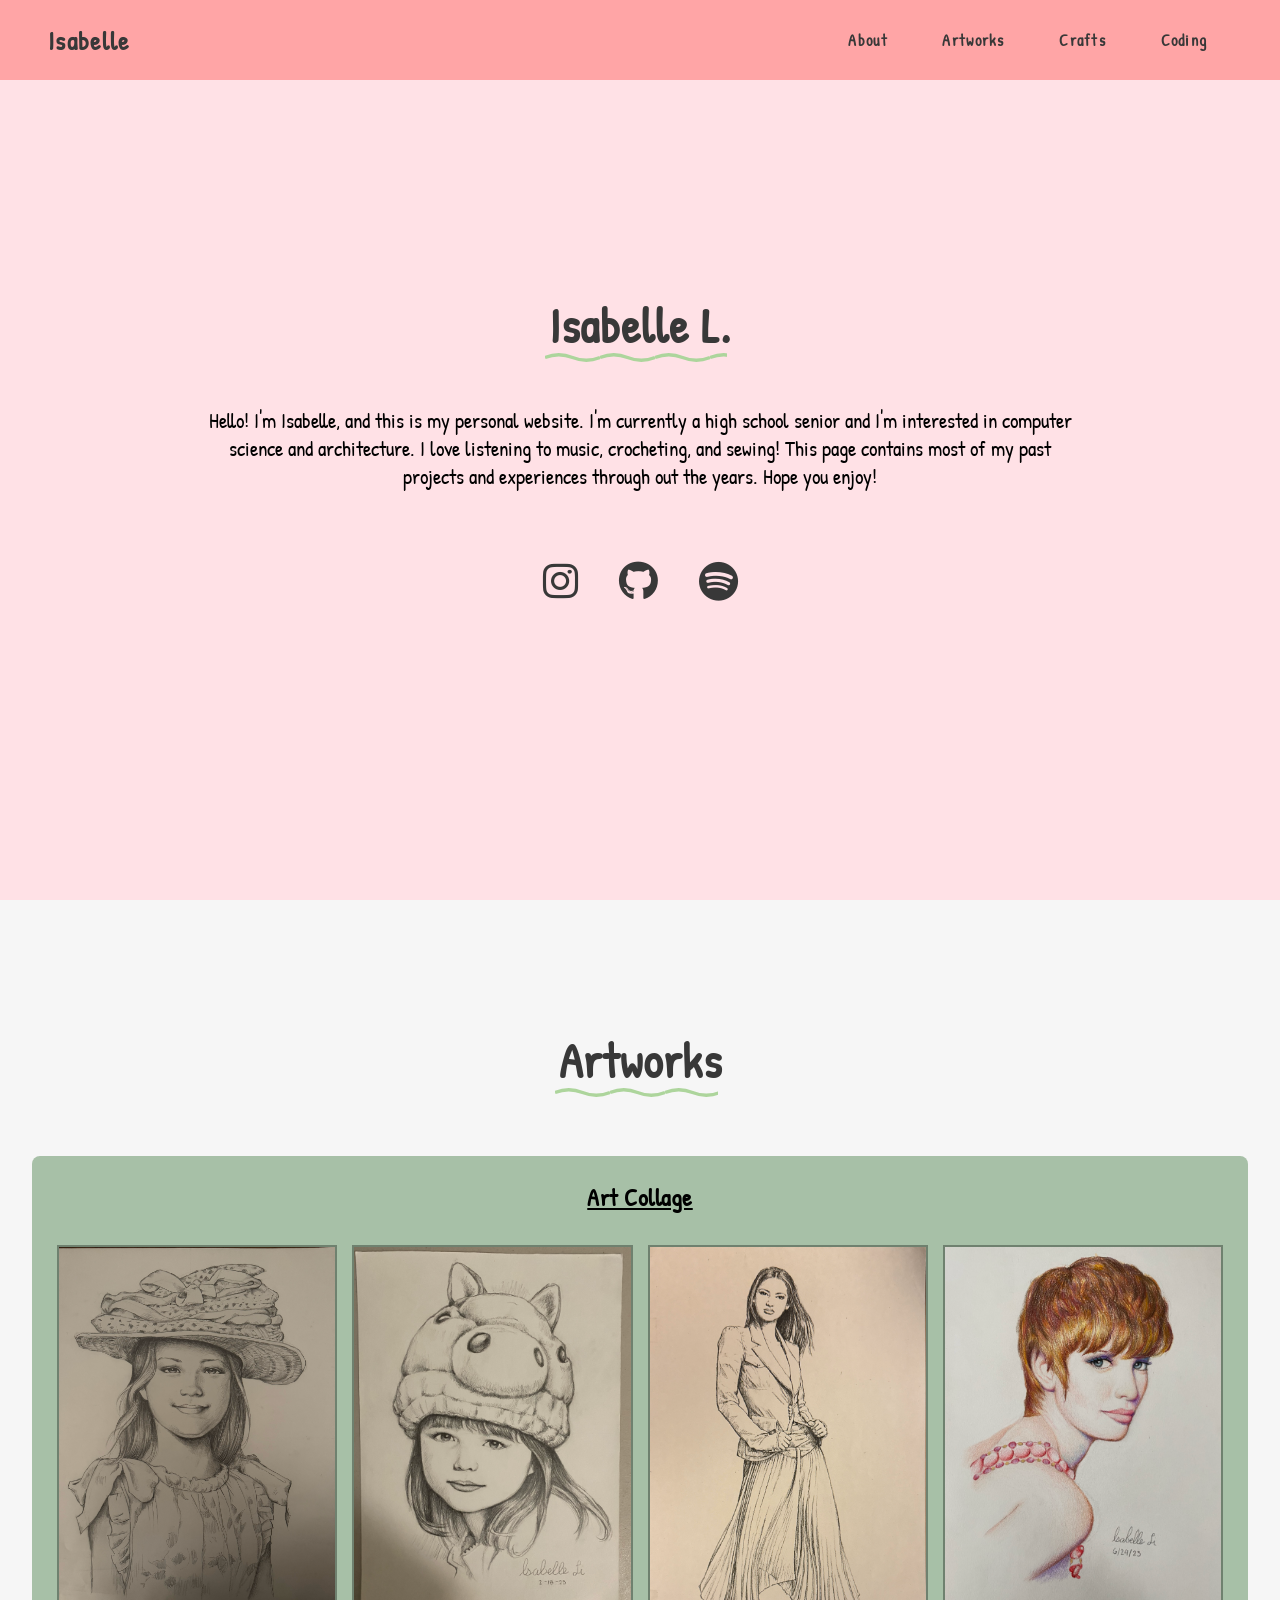
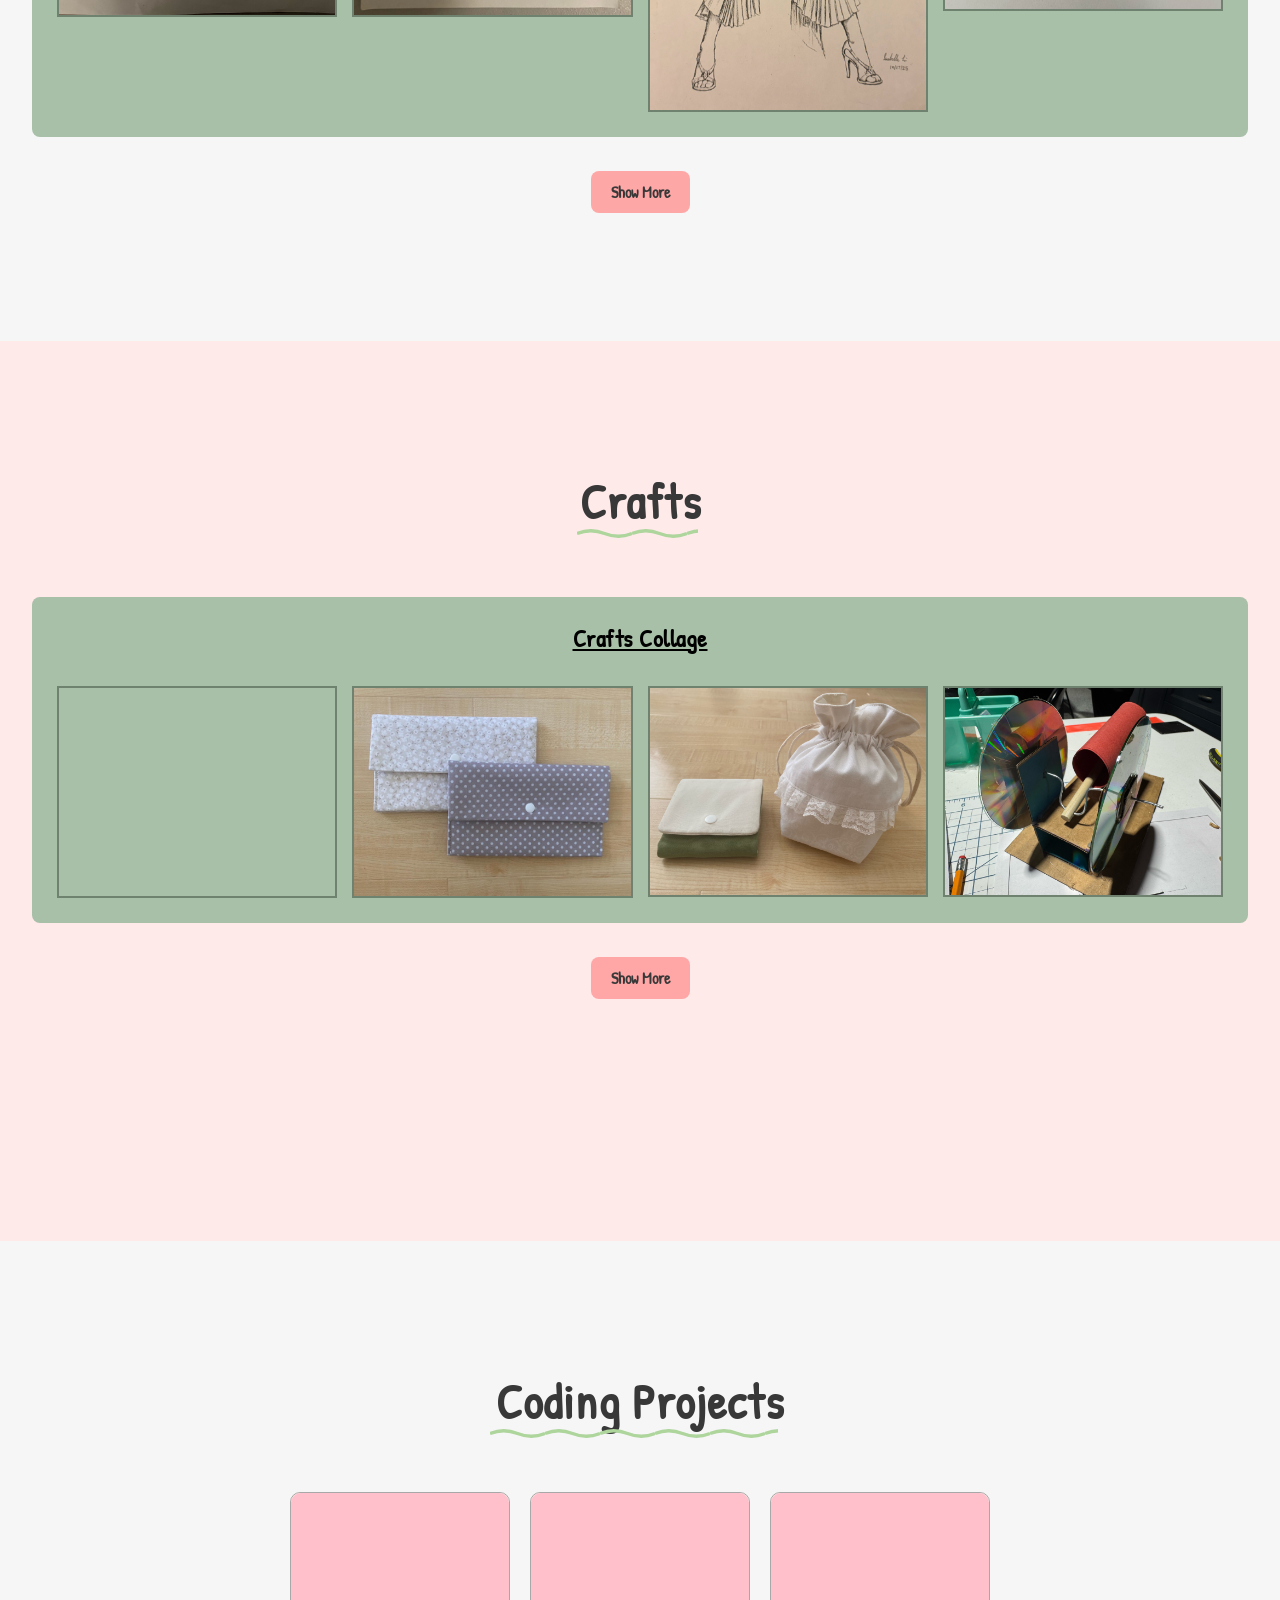
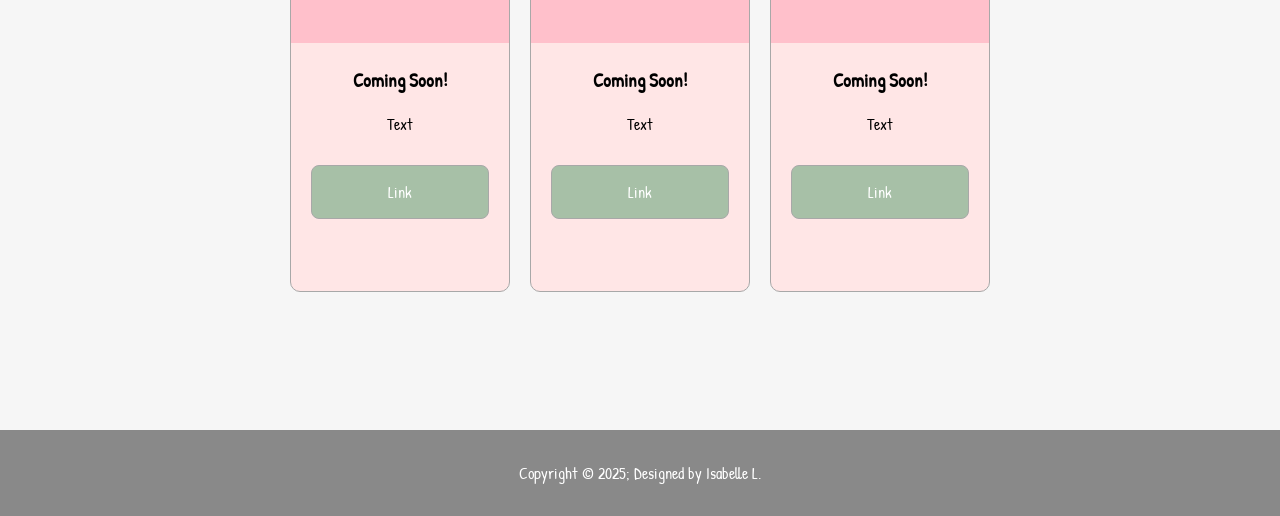
==== commit 8beb7d85: "uploaded crafts images and designed the cards for coding projects section" ====
--- a/index.html
+++ b/index.html
@@ -99,14 +99,27 @@
       <div class="collage-divider">
         <h3>Crafts Collage</h3>
         <div class="collage">
-          <img src="https://plus.unsplash.com/premium_photo-1689530775582-83b8abdb5020?ixlib=rb-4.1.0&ixid=M3wxMjA3fDB8MHxzZWFyY2h8MXx8cmFuZG9tJTIwcGVyc29ufGVufDB8fDB8fHww&fm=jpg&q=60&w=3000" alt="">
-          <img src="https://plus.unsplash.com/premium_photo-1689530775582-83b8abdb5020?ixlib=rb-4.1.0&ixid=M3wxMjA3fDB8MHxzZWFyY2h8MXx8cmFuZG9tJTIwcGVyc29ufGVufDB8fDB8fHww&fm=jpg&q=60&w=3000" alt="">
-          <img src="https://plus.unsplash.com/premium_photo-1689530775582-83b8abdb5020?ixlib=rb-4.1.0&ixid=M3wxMjA3fDB8MHxzZWFyY2h8MXx8cmFuZG9tJTIwcGVyc29ufGVufDB8fDB8fHww&fm=jpg&q=60&w=3000" alt="">
-          
+          <img src="craftsimages/craft1.png" alt="">
+          <img src="craftsimages/craft2.png" alt="">
+          <img src="craftsimages/craft3.png" alt="">
+          <img src="craftsimages/craft4.png" alt="">
           <!-- Hidden images -->
-          <img src="https://plus.unsplash.com/premium_photo-1689530775582-83b8abdb5020?ixlib=rb-4.1.0&ixid=M3wxMjA3fDB8MHxzZWFyY2h8MXx8cmFuZG9tJTIwcGVyc29ufGVufDB8fDB8fHww&fm=jpg&q=60&w=3000" alt="" class="hidden">
-          <img src="https://plus.unsplash.com/premium_photo-1689530775582-83b8abdb5020?ixlib=rb-4.1.0&ixid=M3wxMjA3fDB8MHxzZWFyY2h8MXx8cmFuZG9tJTIwcGVyc29ufGVufDB8fDB8fHww&fm=jpg&q=60&w=3000" alt="" class="hidden">
-          <img src="https://plus.unsplash.com/premium_photo-1689530775582-83b8abdb5020?ixlib=rb-4.1.0&ixid=M3wxMjA3fDB8MHxzZWFyY2h8MXx8cmFuZG9tJTIwcGVyc29ufGVufDB8fDB8fHww&fm=jpg&q=60&w=3000" alt="" class="hidden">
+          <img src="craftsimages/craft5.png" alt="" class="hidden">
+          <img src="craftsimages/craft6.png" alt="" class="hidden">
+          <img src="craftsimages/craft7.png" alt="" class="hidden">
+          <img src="craftsimages/craft8.png" alt="" class="hidden">
+          <img src="craftsimages/craft9.png" alt="" class="hidden">
+          <img src="craftsimages/craft10.png" alt="" class="hidden">
+          <img src="craftsimages/craft11.png" alt="" class="hidden">
+          <img src="craftsimages/craft12.png" alt="" class="hidden">
+          <img src="craftsimages/craft13.png" alt="" class="hidden">
+          <img src="craftsimages/craft14.png" alt="" class="hidden">
+          <img src="craftsimages/craft15.png" alt="" class="hidden">
+          <img src="craftsimages/craft16.png" alt="" class="hidden">
+          <img src="craftsimages/craft17.png" alt="" class="hidden">
+          <img src="craftsimages/craft18.png" alt="" class="hidden">
+          <img src="craftsimages/craft19.png" alt="" class="hidden">
+          <img src="craftsimages/craft20.png" alt="" class="hidden">
         </div>
       </div>
       <!-- click button to show more artworks -->
@@ -115,7 +128,26 @@
     
     <section id="coding-section">
       <h2>Coding Projects</h2>
-
+      <div class="container">
+        <div class="project-card">
+          <div class="project-image"></div>
+          <h3>Coming Soon!</h3>
+          <p>Text</p>
+          <a href="">Link</a>
+        </div>
+        <div class="project-card">
+          <div class="project-image"></div>
+          <h3>Coming Soon!</h3>
+          <p>Text</p>
+          <a href="">Link</a>
+        </div>
+        <div class="project-card">
+          <div class="project-image"></div>
+          <h3>Coming Soon!</h3>
+          <p>Text</p>
+          <a href="">Link</a>
+        </div>
+      </div>
 
     </section>
 
--- a/styles.css
+++ b/styles.css
@@ -94,12 +94,6 @@
     background-repeat: repeat-x;
 }
 
-/* secton h2:hover::after {
-    background-image: url("data:image/svg+xml;charset=utf8,%3Csvg xmlns='http://www.w3.org/2000/svg' viewBox='0 0 20 4'%3E%3Cstyle type='text/css'%3E.squiggle{animation:shift .3s linear infinite;}@keyframes shift {from {transform:translateX(0);}to {transform:translateX(-15px);}}%3C/style%3E%3Cpath fill='none' stroke='%230087ca' stroke-width='2' class='squiggle' d='M0,3.5 c 5,0,5,-3,10,-3 s 5,3,10,3 c 5,0,5,-3,10,-3 s 5,3,10,3'/%3E%3C/svg%3E"); 
-    background-repeat: repeat-x;
-    transition: background-image 0.3s ease;
-} */
-
 #about-section {
     min-height: 100vh;
     display: flex;
@@ -155,7 +149,7 @@
     background-color: var(--light-green);
     padding: 25px;
     border-radius: 8px;
-    border: 2px solid rgb(177, 177, 177);
+    /* border: 2px solid rgb(177, 177, 177); */
     margin-top: 15px;
 }
 
@@ -207,11 +201,61 @@
     background-color: #f6f6f6;
 }
 
+.container {
+    display: flex;
+    justify-content: center;
+}
+
+.project-card {
+    background: rgb(255, 230, 230);
+    border-radius: 10px;
+    width: 220px;
+    height: 400px;
+    margin: 10px;
+    transition: transform 0.3s ease;
+    border: 1px solid rgb(168, 168, 168);
+}
+
+.project-card:hover {
+    transform: scale(1.05);
+}
+
+.project-card h3 {
+    padding: 10px;
+}
+
+.project-card p {
+    padding: 10px;
+}
+
+.project-card a {
+    background-color: var(--light-green);
+    padding: 15px 15px;
+    margin: 20px;
+    color: white;
+    font-family: "Patrick Hand", sans-serif;
+    display: block;
+    border-radius: 8px;
+    border: 1px solid rgb(168, 168, 168);
+}
+
+.project-card a:hover {
+    background-color: rgb(144, 168, 144);
+}
+
+.project-image {
+    background-color: pink;
+    height: 150px;
+    margin-bottom: 15px;
+    background-size: cover;
+    border-top-left-radius: 10px;
+    border-top-right-radius: 10px;
+}
+
 footer {
     background-color: rgb(137, 137, 137);
     color: white;
     text-align: center;
     padding: 2rem 0;
-    
-}
-
+}
+
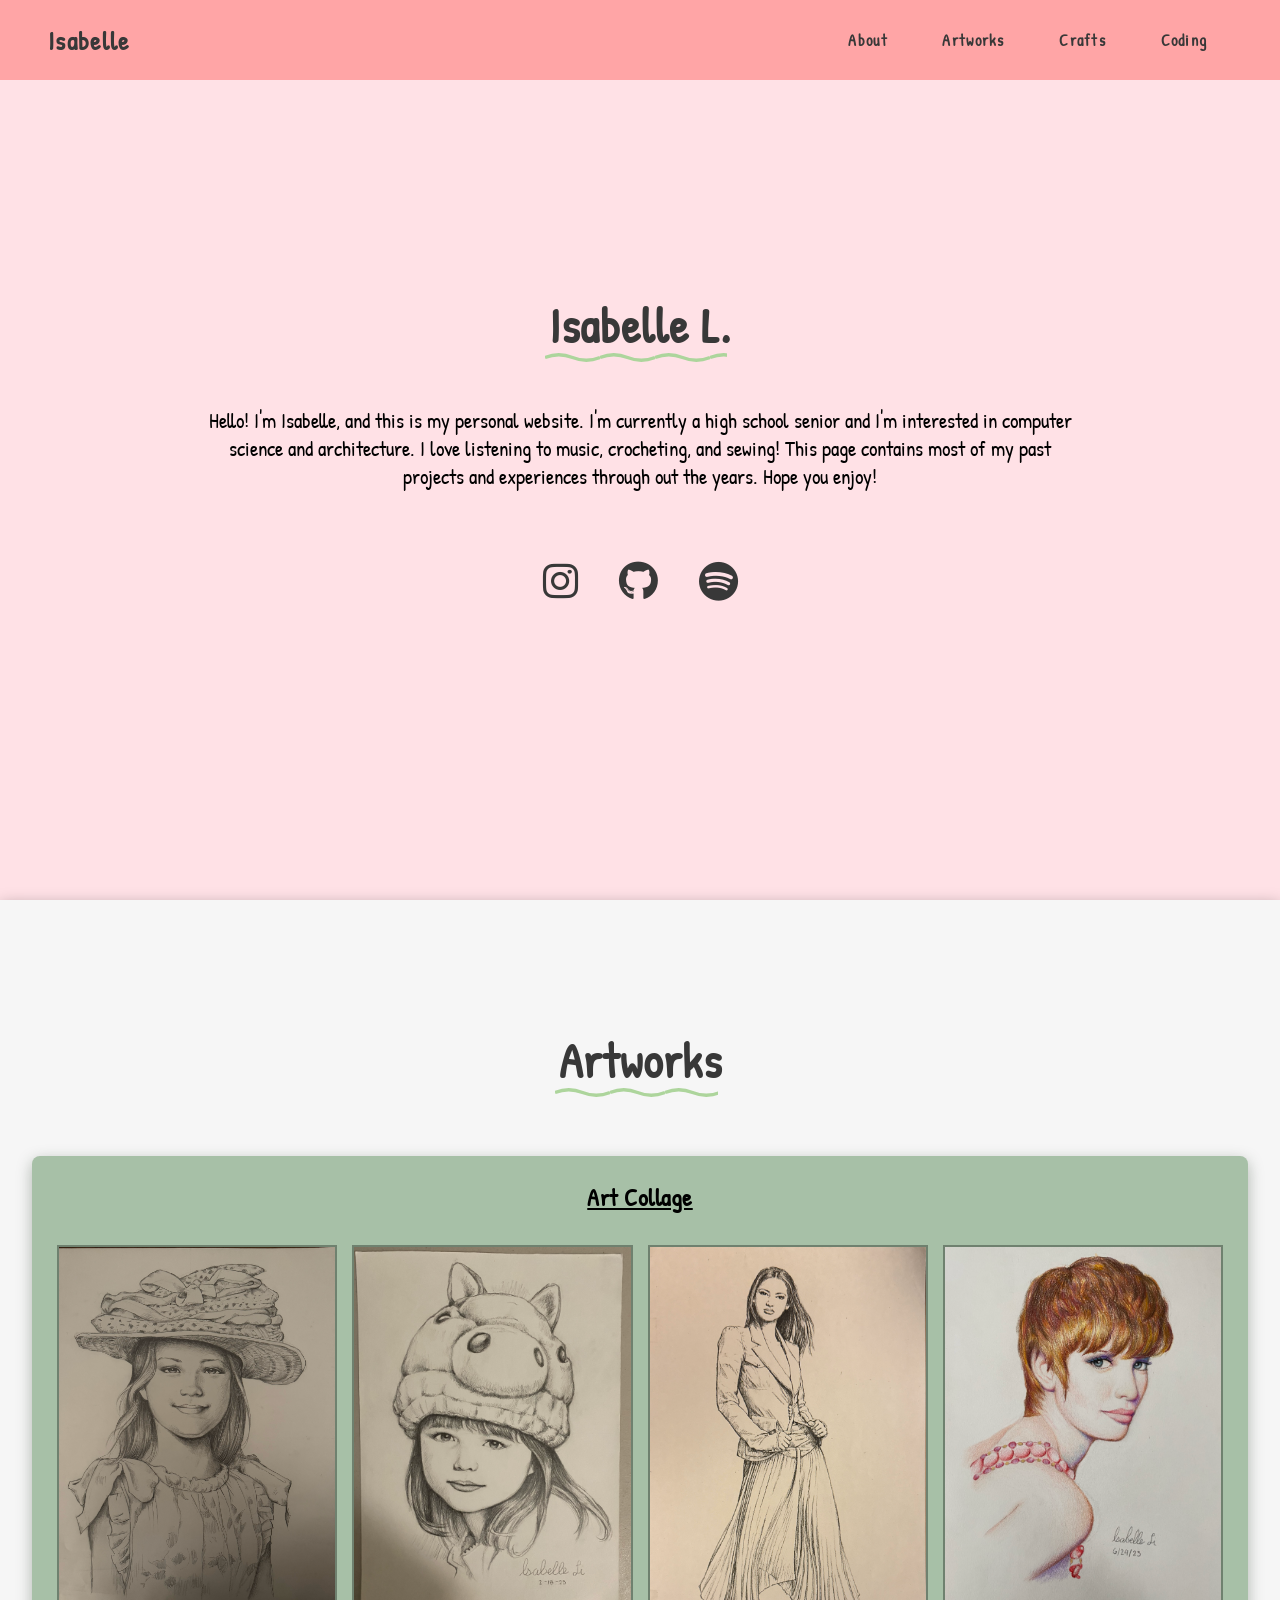
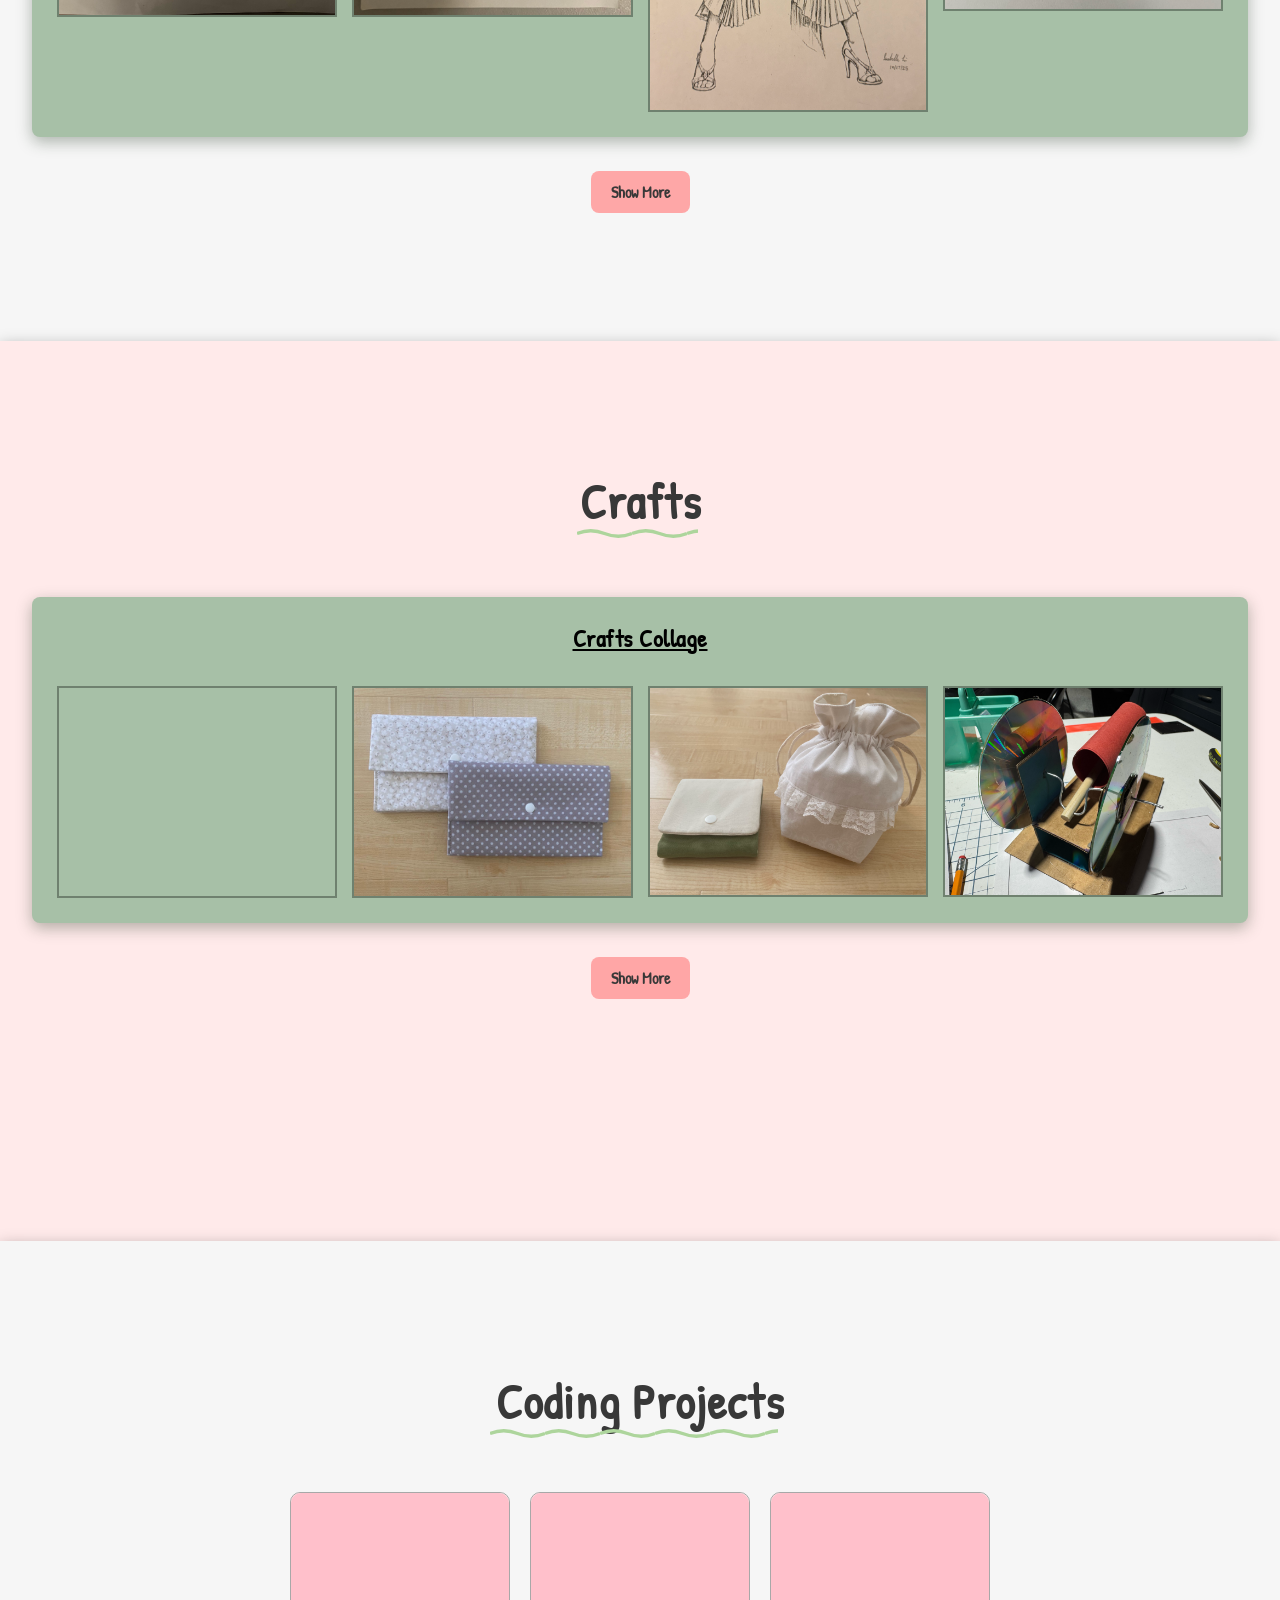
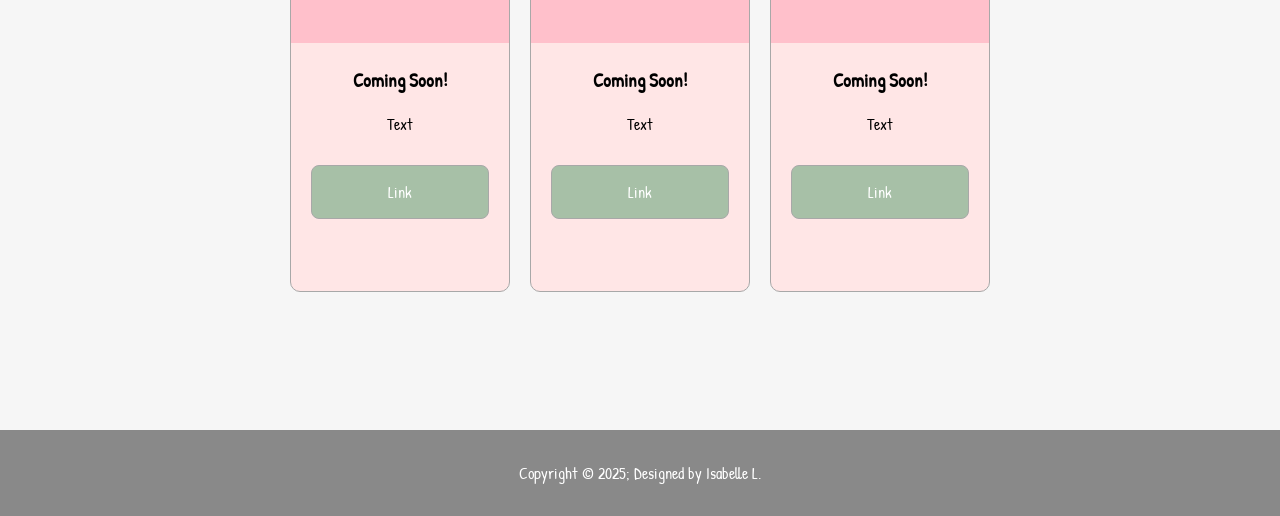
==== commit d2c03c81: "added icon image and box shadows for the collage dividers" ====
--- a/index.html
+++ b/index.html
@@ -9,7 +9,7 @@
     <link rel="preconnect" href="https://fonts.googleapis.com">
     <link rel="preconnect" href="https://fonts.gstatic.com" crossorigin>
     <link href="https://fonts.googleapis.com/css2?family=Patrick+Hand&display=swap" rel="stylesheet"> 
-    <link rel="icon" type="image" href="images\icon.jpg">
+    <link rel="icon" type="image" href="icon.png">
     <link rel="stylesheet" href="https://cdnjs.cloudflare.com/ajax/libs/font-awesome/6.7.1/css/all.min.css">
   </head>
   <body>
@@ -45,10 +45,10 @@
         </p>
       </div>
       <div class="social-links">
-        <a href="#" target="_blank">
+        <a href="https://www.instagram.com/isxbliq?igsh=NTc4MTIwNjQ2YQ%3D%3D&utm_source=qr" target="_blank">
           <i class="fa-brands fa-instagram"></i>
         </a>
-        <a href="#" target="_blank">
+        <a href="https://github.com/isaqli" target="_blank">
           <i class="fa-brands fa-github"></i>
         </a>
         <a href="#" target="_blank">
--- a/styles.css
+++ b/styles.css
@@ -71,6 +71,7 @@
     gap: 2rem;
     box-shadow: 0 4px 6px rgba(0, 0, 0, 0.05); 
     background-color: var(--light-pink);
+    box-shadow: rgba(0, 0, 0, 0.35) 0px 5px 15px;
 }
 
 section h2 {
@@ -151,6 +152,7 @@
     border-radius: 8px;
     /* border: 2px solid rgb(177, 177, 177); */
     margin-top: 15px;
+    box-shadow: rgba(37, 57, 37, 0.35) 0px 5px 15px;
 }
 
 .collage img {
@@ -218,6 +220,7 @@
 
 .project-card:hover {
     transform: scale(1.05);
+    box-shadow: rgba(0, 0, 0, 0.24) 0px 3px 8px;
 }
 
 .project-card h3 {
